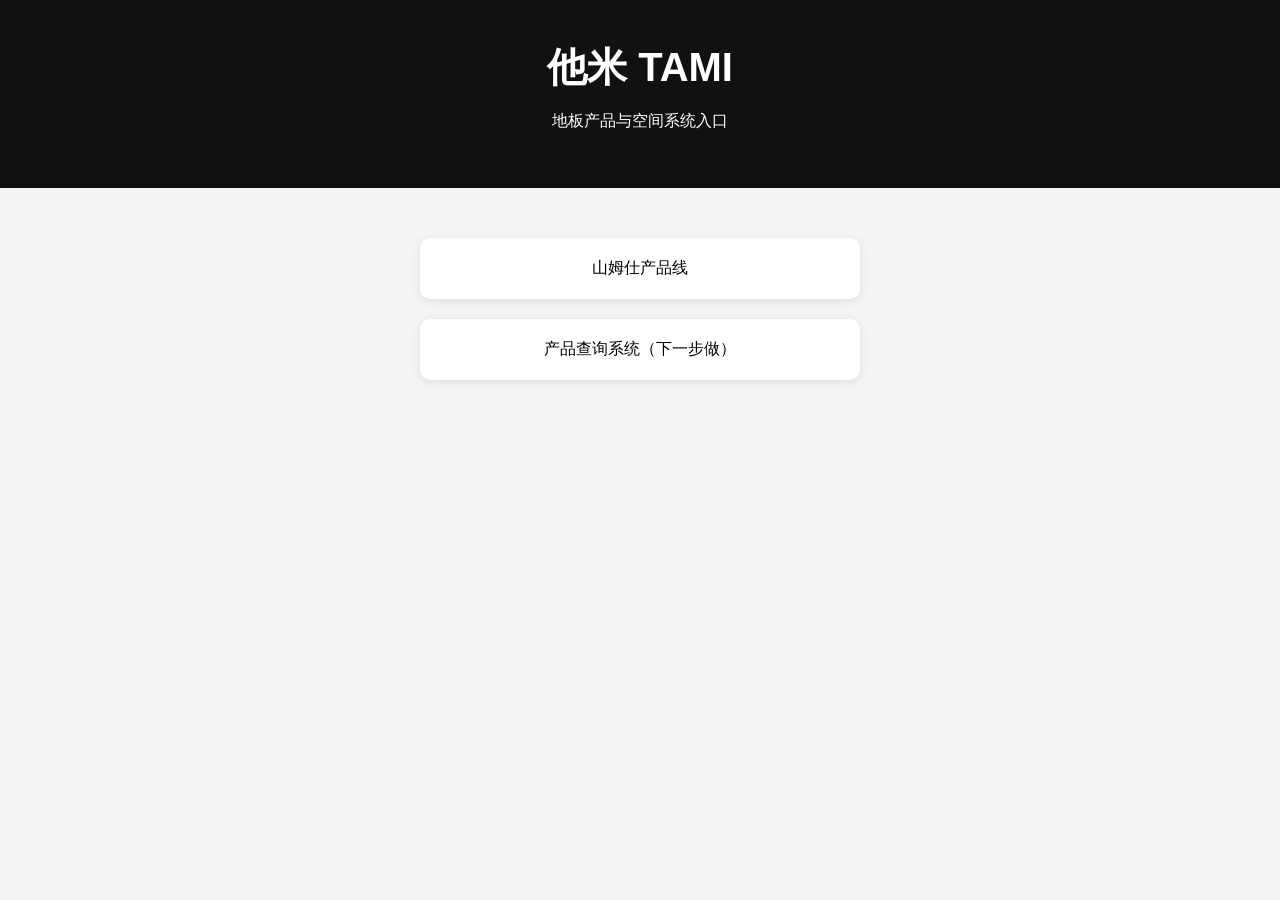
==== index.html @ 0fc79106 "Create index.html" ====
<!DOCTYPE html>
<html lang="zh">
<head>
<meta charset="UTF-8">
<title>他米 TAMI</title>
<meta name="viewport" content="width=device-width, initial-scale=1.0">

<style>
body{
  font-family: Arial;
  margin:0;
  background:#f5f5f5;
  text-align:center;
}

header{
  background:#111;
  color:#fff;
  padding:40px 20px;
}

h1{
  margin:0;
  font-size:40px;
}

.container{
  padding:30px;
}

.card{
  background:white;
  margin:20px auto;
  padding:20px;
  width:80%;
  max-width:400px;
  border-radius:10px;
  box-shadow:0 2px 10px rgba(0,0,0,0.1);
  cursor:pointer;
}

.card:hover{
  transform:scale(1.02);
  transition:0.3s;
}
</style>

</head>

<body>

<header>
  <h1>他米 TAMI</h1>
  <p>地板产品与空间系统入口</p>
</header>

<div class="container">

  <div class="card" onclick="location.href='shams.html'">
    山姆仕产品线
  </div>

  <div class="card" onclick="location.href='products.html'">
    产品查询系统（下一步做）
  </div>

</div>

</body>
</html>
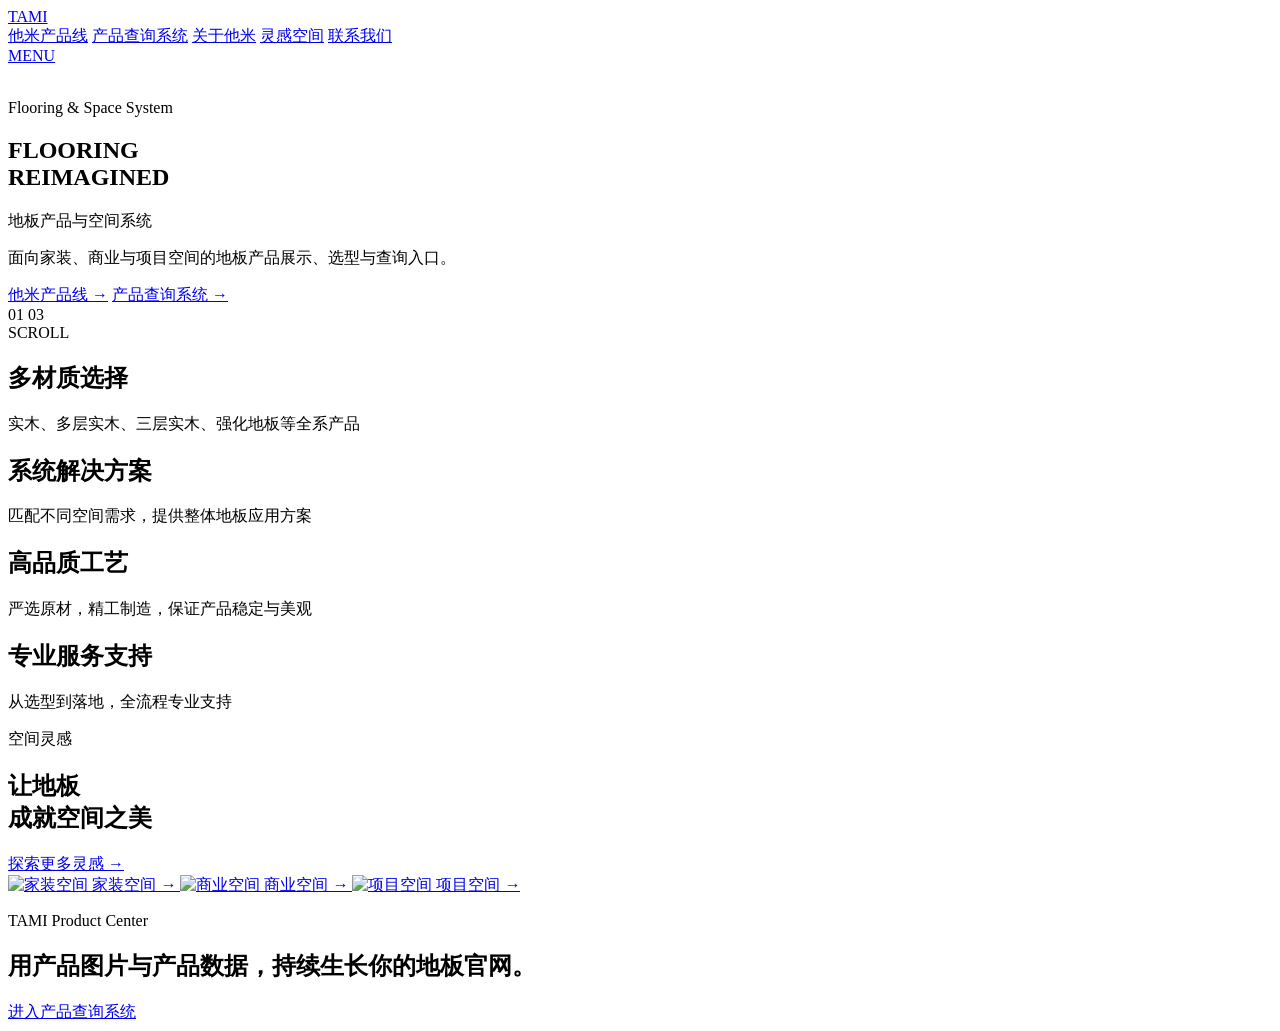
==== commit 5052765c: "Add files via upload Update TAMI website system" ====
--- a/index.html
+++ b/index.html
@@ -1,70 +1,119 @@
-<!DOCTYPE html>
-<html lang="zh">
-<head>
-<meta charset="UTF-8">
-<title>他米 TAMI</title>
-<meta name="viewport" content="width=device-width, initial-scale=1.0">
+<!doctype html>
+<html lang="zh-CN">
+  <head>
+    <meta charset="utf-8">
+    <meta name="viewport" content="width=device-width, initial-scale=1">
+    <meta name="description" content="他米 TAMI 地板产品与空间系统入口">
+    <title>他米 TAMI | 地板产品与空间系统入口</title>
+    <link rel="stylesheet" href="assets/css/style.css">
+  </head>
+  <body class="home-page">
+    <header class="site-header home-header">
+      <a class="brand-mark brand-mark-with-logo" href="index.html" aria-label="他米 TAMI 首页">
+        <img class="brand-logo-img" src="assets/images/logo.png" alt="" onerror="this.hidden=true">
+        <span>TAMI</span>
+      </a>
+      <nav class="site-nav home-nav" aria-label="主导航">
+        <a href="tami.html">他米产品线</a>
+        <a href="search.html">产品查询系统</a>
+        <a href="#about">关于他米</a>
+        <a href="#inspiration">灵感空间</a>
+        <a href="#contact">联系我们</a>
+      </nav>
+      <a class="menu-link" href="search.html" aria-label="打开产品查询">
+        <span>MENU</span>
+        <i aria-hidden="true"></i>
+      </a>
+    </header>
 
-<style>
-body{
-  font-family: Arial;
-  margin:0;
-  background:#f5f5f5;
-  text-align:center;
-}
+    <main class="home-main">
+      <section class="home-hero" aria-label="他米地板官网入口">
+        <img class="home-hero-bg" src="assets/images/home-hero.jpg" alt="" onerror="this.onerror=null;this.src='assets/images/H01001.jpg'">
+        <div class="home-hero-shade" aria-hidden="true"></div>
 
-header{
-  background:#111;
-  color:#fff;
-  padding:40px 20px;
-}
+        <div class="home-hero-content">
+          <p class="hero-kicker">Flooring & Space System</p>
+          <h1>FLOORING<br>REIMAGINED</h1>
+          <p class="hero-title-cn">地板产品与空间系统</p>
+          <p class="hero-copy">面向家装、商业与项目空间的地板产品展示、选型与查询入口。</p>
+          <div class="hero-actions hero-actions-luxury" aria-label="站点入口">
+            <a class="button button-primary button-glass" href="tami.html">他米产品线 <span aria-hidden="true">→</span></a>
+            <a class="button button-secondary button-text" href="search.html">产品查询系统 <span aria-hidden="true">→</span></a>
+          </div>
+        </div>
 
-h1{
-  margin:0;
-  font-size:40px;
-}
+        <div class="hero-index" aria-hidden="true">
+          <span>01</span>
+          <i></i>
+          <span>03</span>
+        </div>
 
-.container{
-  padding:30px;
-}
+        <div class="hero-scroll" aria-hidden="true">
+          <span>SCROLL</span>
+          <i></i>
+        </div>
+      </section>
 
-.card{
-  background:white;
-  margin:20px auto;
-  padding:20px;
-  width:80%;
-  max-width:400px;
-  border-radius:10px;
-  box-shadow:0 2px 10px rgba(0,0,0,0.1);
-  cursor:pointer;
-}
+      <section id="about" class="home-benefits" aria-label="他米优势">
+        <div class="benefit-inner">
+          <article>
+            <span class="benefit-icon icon-material" aria-hidden="true"></span>
+            <div>
+              <h2>多材质选择</h2>
+              <p>实木、多层实木、三层实木、强化地板等全系产品</p>
+            </div>
+          </article>
+          <article>
+            <span class="benefit-icon icon-system" aria-hidden="true"></span>
+            <div>
+              <h2>系统解决方案</h2>
+              <p>匹配不同空间需求，提供整体地板应用方案</p>
+            </div>
+          </article>
+          <article>
+            <span class="benefit-icon icon-craft" aria-hidden="true"></span>
+            <div>
+              <h2>高品质工艺</h2>
+              <p>严选原材，精工制造，保证产品稳定与美观</p>
+            </div>
+          </article>
+          <article>
+            <span class="benefit-icon icon-service" aria-hidden="true"></span>
+            <div>
+              <h2>专业服务支持</h2>
+              <p>从选型到落地，全流程专业支持</p>
+            </div>
+          </article>
+        </div>
+      </section>
 
-.card:hover{
-  transform:scale(1.02);
-  transition:0.3s;
-}
-</style>
+      <section id="inspiration" class="space-inspiration" aria-label="空间灵感">
+        <div class="space-heading">
+          <p class="eyebrow">空间灵感</p>
+          <h2>让地板<br>成就空间之美</h2>
+          <a class="text-link" href="search.html">探索更多灵感 <span aria-hidden="true">→</span></a>
+        </div>
+        <div class="space-card-grid">
+          <a class="space-card" href="search.html">
+            <img src="assets/images/space-home.jpg" alt="家装空间" onerror="this.onerror=null;this.src='assets/images/H01001.jpg'">
+            <span>家装空间 <i aria-hidden="true">→</i></span>
+          </a>
+          <a class="space-card" href="search.html">
+            <img src="assets/images/space-commercial.jpg" alt="商业空间" onerror="this.onerror=null;this.src='assets/images/H01001.jpg'">
+            <span>商业空间 <i aria-hidden="true">→</i></span>
+          </a>
+          <a class="space-card" href="search.html">
+            <img src="assets/images/space-project.jpg" alt="项目空间" onerror="this.onerror=null;this.src='assets/images/H01001.jpg'">
+            <span>项目空间 <i aria-hidden="true">→</i></span>
+          </a>
+        </div>
+      </section>
 
-</head>
-
-<body>
-
-<header>
-  <h1>他米 TAMI</h1>
-  <p>地板产品与空间系统入口</p>
-</header>
-
-<div class="container">
-
-  <div class="card" onclick="location.href='shams.html'">
-    山姆仕产品线
-  </div>
-
-  <div class="card" onclick="location.href='products.html'">
-    产品查询系统（下一步做）
-  </div>
-
-</div>
-
-</body>
+      <section id="contact" class="home-contact" aria-label="联系他米">
+        <p class="eyebrow">TAMI Product Center</p>
+        <h2>用产品图片与产品数据，持续生长你的地板官网。</h2>
+        <a class="button button-primary" href="search.html">进入产品查询系统</a>
+      </section>
+    </main>
+  </body>
 </html>
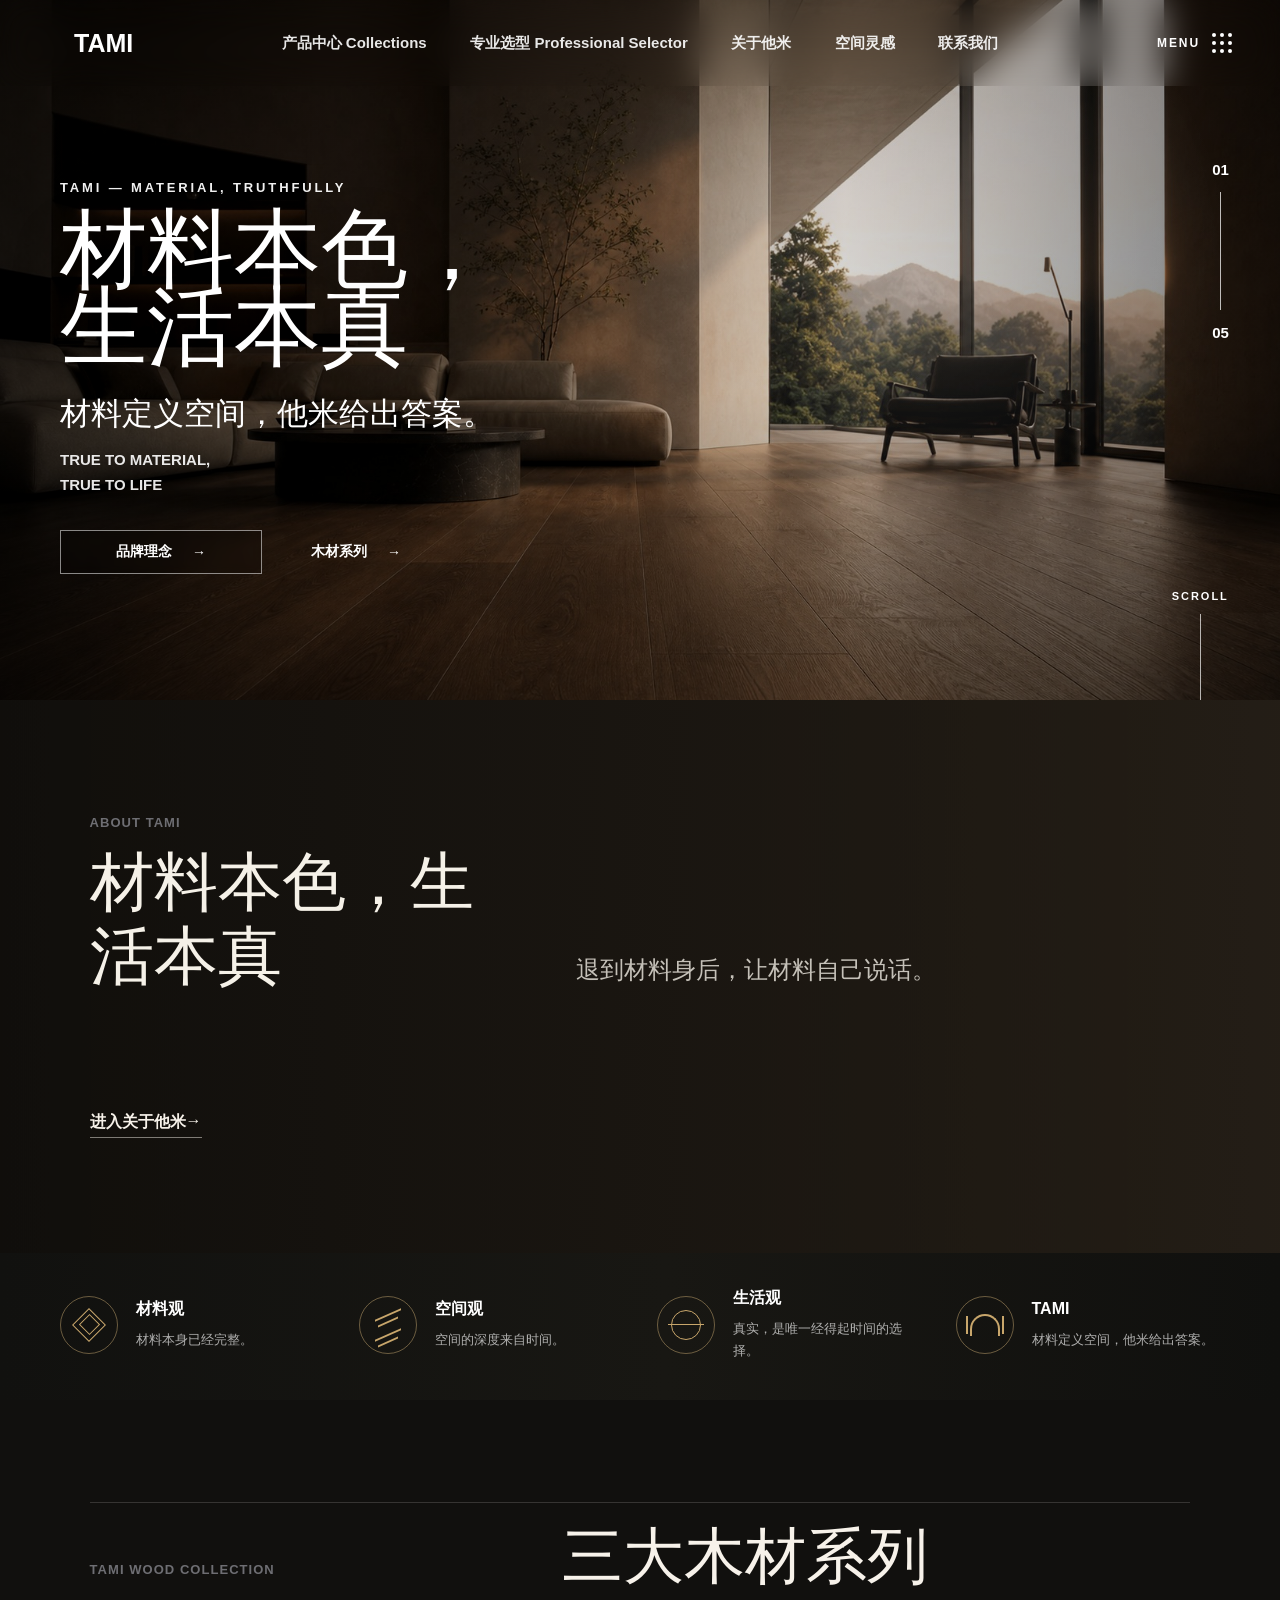
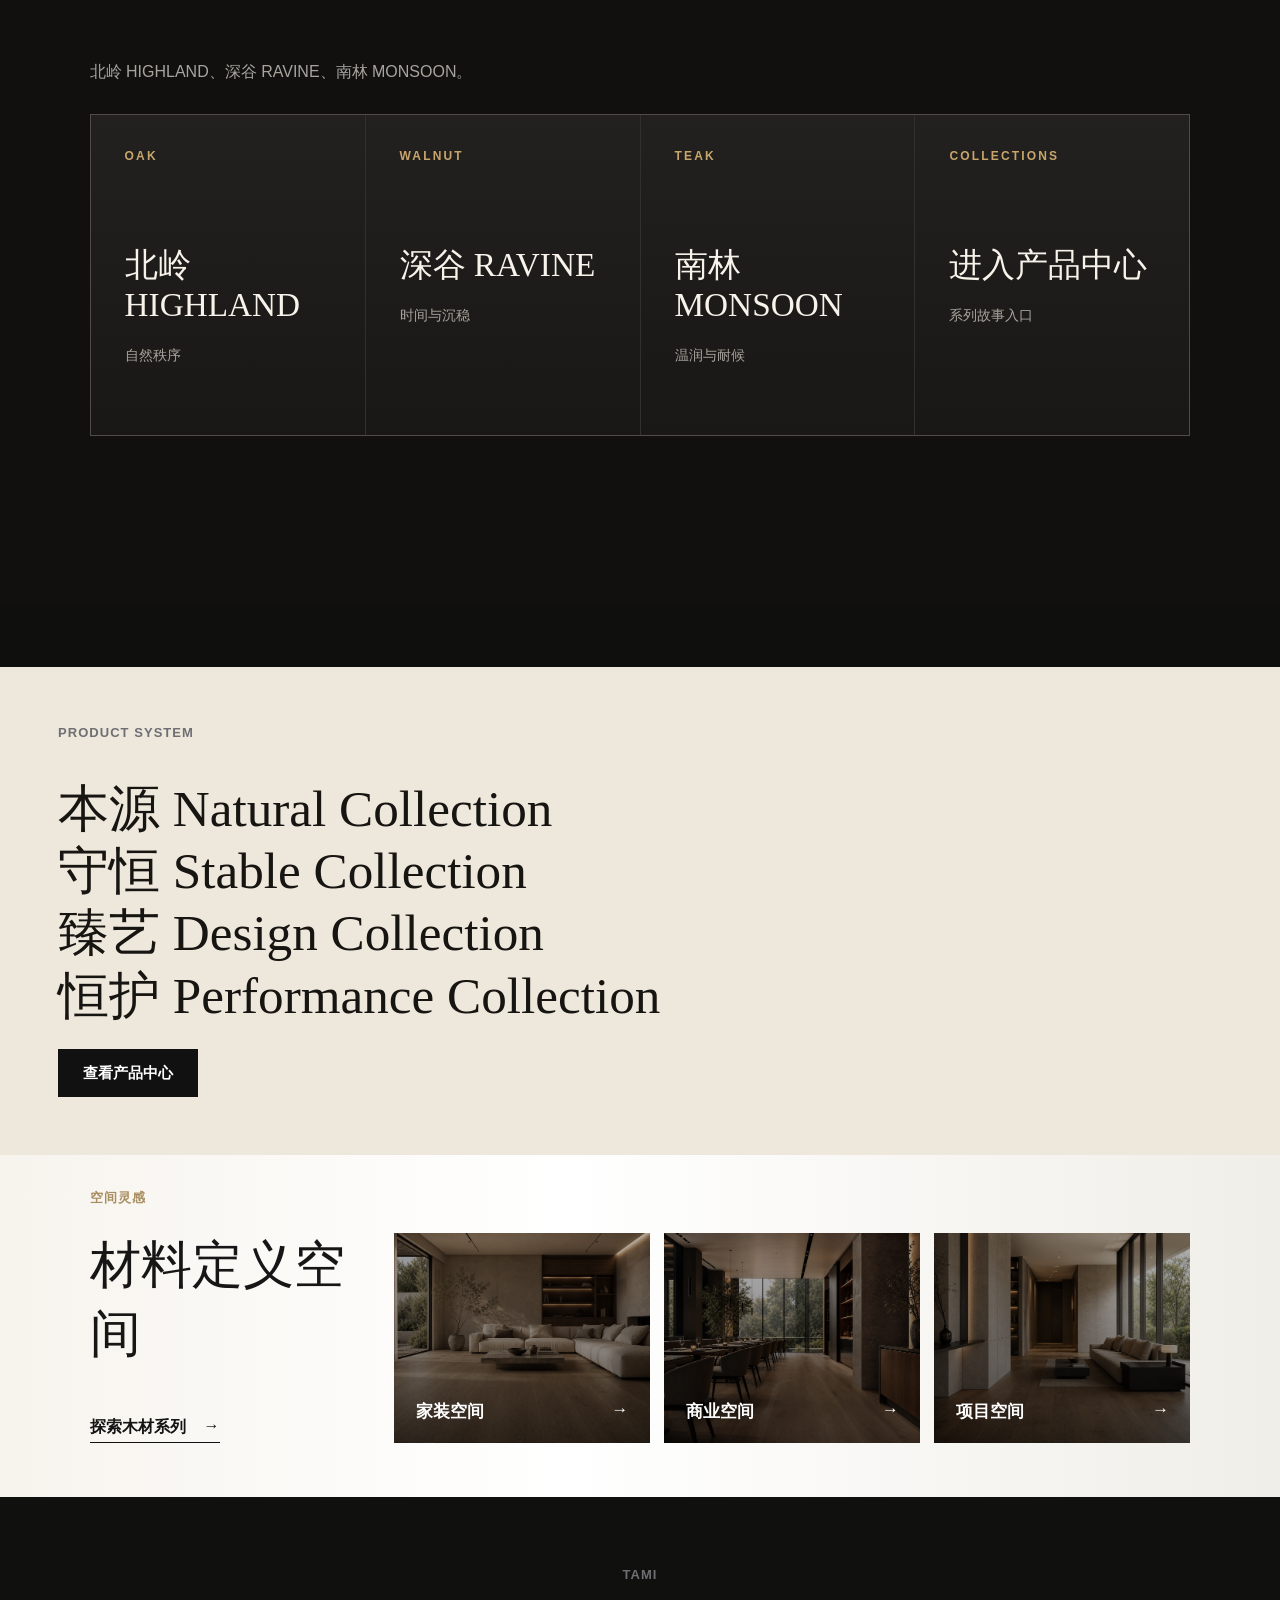
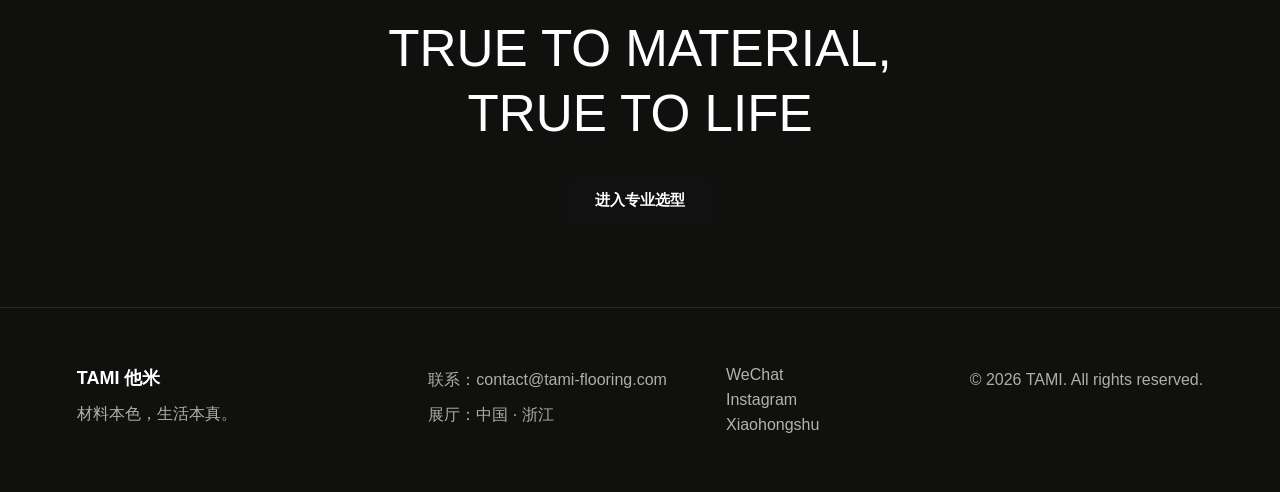
==== commit 97fabe11: "TAMI V1.0 brand content integration" ====
--- a/index.html
+++ b/index.html
@@ -3,8 +3,8 @@
   <head>
     <meta charset="utf-8">
     <meta name="viewport" content="width=device-width, initial-scale=1">
-    <meta name="description" content="他米 TAMI 地板产品与空间系统入口">
-    <title>他米 TAMI | 地板产品与空间系统入口</title>
+    <meta name="description" content="TAMI 他米国际木材材料品牌官网，材料本色，生活本真。">
+    <title>TAMI 他米 | 材料本色，生活本真</title>
     <link rel="stylesheet" href="assets/css/style.css">
   </head>
   <body class="home-page">
@@ -14,38 +14,38 @@
         <span>TAMI</span>
       </a>
       <nav class="site-nav home-nav" aria-label="主导航">
-        <a href="tami.html">他米产品线</a>
-        <a href="search.html">产品查询系统</a>
-        <a href="#about">关于他米</a>
-        <a href="#inspiration">灵感空间</a>
+        <a href="products.html">产品中心 Collections</a>
+        <a href="search.html">专业选型 Professional Selector</a>
+        <a href="tami.html">关于他米</a>
+        <a href="#inspiration">空间灵感</a>
         <a href="#contact">联系我们</a>
       </nav>
-      <a class="menu-link" href="search.html" aria-label="打开产品查询">
+      <a class="menu-link" href="products.html" aria-label="打开产品中心">
         <span>MENU</span>
         <i aria-hidden="true"></i>
       </a>
     </header>
 
     <main class="home-main">
-      <section class="home-hero" aria-label="他米地板官网入口">
-        <img class="home-hero-bg" src="assets/images/home-hero.jpg" alt="" onerror="this.onerror=null;this.src='assets/images/H01001.jpg'">
+      <section class="home-hero" aria-label="TAMI 他米品牌入口">
+        <img class="home-hero-bg" src="assets/images/home-hero.jpg" alt="" onerror="this.onerror=function(){this.onerror=function(){this.hidden=true};this.src='H01001.jpg'};this.src='assets/images/H1001.jpg'">
         <div class="home-hero-shade" aria-hidden="true"></div>
 
         <div class="home-hero-content">
-          <p class="hero-kicker">Flooring & Space System</p>
-          <h1>FLOORING<br>REIMAGINED</h1>
-          <p class="hero-title-cn">地板产品与空间系统</p>
-          <p class="hero-copy">面向家装、商业与项目空间的地板产品展示、选型与查询入口。</p>
+          <p class="hero-kicker">TAMI — MATERIAL, TRUTHFULLY</p>
+          <h1>材料本色，<br>生活本真</h1>
+          <p class="hero-title-cn">材料定义空间，他米给出答案。</p>
+          <p class="hero-copy">TRUE TO MATERIAL,<br>TRUE TO LIFE</p>
           <div class="hero-actions hero-actions-luxury" aria-label="站点入口">
-            <a class="button button-primary button-glass" href="tami.html">他米产品线 <span aria-hidden="true">→</span></a>
-            <a class="button button-secondary button-text" href="search.html">产品查询系统 <span aria-hidden="true">→</span></a>
+            <a class="button button-primary button-glass" href="tami.html">品牌理念 <span aria-hidden="true">→</span></a>
+            <a class="button button-secondary button-text" href="products.html">木材系列 <span aria-hidden="true">→</span></a>
           </div>
         </div>
 
         <div class="hero-index" aria-hidden="true">
           <span>01</span>
           <i></i>
-          <span>03</span>
+          <span>05</span>
         </div>
 
         <div class="hero-scroll" aria-hidden="true">
@@ -54,66 +54,112 @@
         </div>
       </section>
 
-      <section id="about" class="home-benefits" aria-label="他米优势">
+      <section id="about" class="brand-belief" aria-label="品牌理念入口">
+        <div>
+          <p class="eyebrow">About TAMI</p>
+          <h2>材料本色，生活本真</h2>
+        </div>
+        <p>退到材料身后，让材料自己说话。</p>
+        <a class="text-link detail-back-link" href="tami.html">进入关于他米 <span aria-hidden="true">→</span></a>
+      </section>
+
+      <section class="home-benefits" aria-label="品牌哲学">
         <div class="benefit-inner">
           <article>
             <span class="benefit-icon icon-material" aria-hidden="true"></span>
             <div>
-              <h2>多材质选择</h2>
-              <p>实木、多层实木、三层实木、强化地板等全系产品</p>
+              <h2>材料观</h2>
+              <p>材料本身已经完整。</p>
             </div>
           </article>
           <article>
             <span class="benefit-icon icon-system" aria-hidden="true"></span>
             <div>
-              <h2>系统解决方案</h2>
-              <p>匹配不同空间需求，提供整体地板应用方案</p>
+              <h2>空间观</h2>
+              <p>空间的深度来自时间。</p>
             </div>
           </article>
           <article>
             <span class="benefit-icon icon-craft" aria-hidden="true"></span>
             <div>
-              <h2>高品质工艺</h2>
-              <p>严选原材，精工制造，保证产品稳定与美观</p>
+              <h2>生活观</h2>
+              <p>真实，是唯一经得起时间的选择。</p>
             </div>
           </article>
           <article>
             <span class="benefit-icon icon-service" aria-hidden="true"></span>
             <div>
-              <h2>专业服务支持</h2>
-              <p>从选型到落地，全流程专业支持</p>
+              <h2>TAMI</h2>
+              <p>材料定义空间，他米给出答案。</p>
             </div>
           </article>
         </div>
       </section>
 
+      <section class="collection-stage home-collections" aria-label="三大木材系列入口">
+        <div class="section-heading-dark">
+          <p class="eyebrow">TAMI WOOD COLLECTION</p>
+          <h2>三大木材系列</h2>
+          <p>北岭 HIGHLAND、深谷 RAVINE、南林 MONSOON。</p>
+        </div>
+        <div class="collection-overview collection-overview-large">
+          <a href="product-detail.html?id=TAMI-OAK-001"><span>Oak</span><h2>北岭 HIGHLAND</h2><p>自然秩序</p></a>
+          <a href="product-detail.html?id=TAMI-WALNUT-001"><span>Walnut</span><h2>深谷 RAVINE</h2><p>时间与沉稳</p></a>
+          <a href="product-detail.html?id=TAMI-TEAK-001"><span>Teak</span><h2>南林 MONSOON</h2><p>温润与耐候</p></a>
+          <a href="products.html"><span>Collections</span><h2>进入产品中心</h2><p>系列故事入口</p></a>
+        </div>
+      </section>
+
+      <section class="brand-cta-panel" aria-label="产品体系入口">
+        <p class="eyebrow">Product System</p>
+        <h2>本源 Natural Collection<br>守恒 Stable Collection<br>臻艺 Design Collection<br>恒护 Performance Collection</h2>
+        <a class="button button-primary" href="products.html">查看产品中心</a>
+      </section>
+
       <section id="inspiration" class="space-inspiration" aria-label="空间灵感">
         <div class="space-heading">
           <p class="eyebrow">空间灵感</p>
-          <h2>让地板<br>成就空间之美</h2>
-          <a class="text-link" href="search.html">探索更多灵感 <span aria-hidden="true">→</span></a>
+          <h2>材料定义空间</h2>
+          <a class="text-link" href="products.html">探索木材系列 <span aria-hidden="true">→</span></a>
         </div>
         <div class="space-card-grid">
           <a class="space-card" href="search.html">
-            <img src="assets/images/space-home.jpg" alt="家装空间" onerror="this.onerror=null;this.src='assets/images/H01001.jpg'">
+            <img src="assets/images/space-home.jpg" alt="家装空间" onerror="this.onerror=function(){this.onerror=function(){this.hidden=true};this.src='H01001.jpg'};this.src='assets/images/H1001.jpg'">
             <span>家装空间 <i aria-hidden="true">→</i></span>
           </a>
           <a class="space-card" href="search.html">
-            <img src="assets/images/space-commercial.jpg" alt="商业空间" onerror="this.onerror=null;this.src='assets/images/H01001.jpg'">
+            <img src="assets/images/space-commercial.jpg" alt="商业空间" onerror="this.onerror=function(){this.onerror=function(){this.hidden=true};this.src='H01001.jpg'};this.src='assets/images/H1001.jpg'">
             <span>商业空间 <i aria-hidden="true">→</i></span>
           </a>
           <a class="space-card" href="search.html">
-            <img src="assets/images/space-project.jpg" alt="项目空间" onerror="this.onerror=null;this.src='assets/images/H01001.jpg'">
+            <img src="assets/images/space-project.jpg" alt="项目空间" onerror="this.onerror=function(){this.onerror=function(){this.hidden=true};this.src='H01001.jpg'};this.src='assets/images/H1001.jpg'">
             <span>项目空间 <i aria-hidden="true">→</i></span>
           </a>
         </div>
       </section>
 
       <section id="contact" class="home-contact" aria-label="联系他米">
-        <p class="eyebrow">TAMI Product Center</p>
-        <h2>用产品图片与产品数据，持续生长你的地板官网。</h2>
-        <a class="button button-primary" href="search.html">进入产品查询系统</a>
+        <p class="eyebrow">TAMI</p>
+        <h2>TRUE TO MATERIAL,<br>TRUE TO LIFE</h2>
+        <a class="button button-primary" href="search.html">进入专业选型</a>
       </section>
     </main>
+
+    <footer class="site-footer">
+      <div>
+        <strong>TAMI 他米</strong>
+        <p>材料本色，生活本真。</p>
+      </div>
+      <address>
+        <span>联系：contact@tami-flooring.com</span>
+        <span>展厅：中国 · 浙江</span>
+      </address>
+      <nav aria-label="社交入口">
+        <a href="#contact">WeChat</a>
+        <a href="#contact">Instagram</a>
+        <a href="#contact">Xiaohongshu</a>
+      </nav>
+      <p>© 2026 TAMI. All rights reserved.</p>
+    </footer>
   </body>
 </html>
--- a/assets/css/style.css
+++ b/assets/css/style.css
@@ -0,0 +1,1933 @@
+:root {
+  color-scheme: light;
+  --bg: #f7f7f5;
+  --surface: #ffffff;
+  --surface-soft: #ededeb;
+  --text: #111111;
+  --muted: #6e6e73;
+  --line: #dededb;
+  --shadow: 0 18px 50px rgba(0, 0, 0, 0.08);
+  --shadow-soft: 0 10px 26px rgba(0, 0, 0, 0.06);
+  --radius: 8px;
+  --max-width: 1160px;
+  font-family: -apple-system, BlinkMacSystemFont, "Segoe UI", "PingFang SC", "Microsoft YaHei", sans-serif;
+}
+
+* {
+  box-sizing: border-box;
+}
+
+html {
+  min-height: 100%;
+}
+
+body {
+  min-height: 100vh;
+  margin: 0;
+  overflow-x: hidden;
+  color: var(--text);
+  background: var(--bg);
+}
+
+body.modal-open {
+  overflow: hidden;
+}
+
+a {
+  color: inherit;
+  text-decoration: none;
+}
+
+button,
+input,
+select {
+  font: inherit;
+}
+
+img {
+  display: block;
+  max-width: 100%;
+}
+
+.site-header {
+  position: sticky;
+  top: 0;
+  z-index: 20;
+  display: flex;
+  align-items: center;
+  justify-content: space-between;
+  width: 100%;
+  min-height: 72px;
+  padding: 0 clamp(20px, 5vw, 64px);
+  border-bottom: 1px solid rgba(222, 222, 219, 0.72);
+  background: rgba(247, 247, 245, 0.88);
+  backdrop-filter: blur(18px);
+}
+
+.brand-mark {
+  font-size: 18px;
+  font-weight: 700;
+  letter-spacing: 0;
+}
+
+.brand-mark-with-logo {
+  display: inline-flex;
+  align-items: center;
+  gap: 10px;
+}
+
+.brand-logo-img {
+  width: auto;
+  height: 30px;
+  object-fit: contain;
+}
+
+.site-nav {
+  display: flex;
+  align-items: center;
+  gap: clamp(18px, 3vw, 34px);
+  color: var(--muted);
+  font-size: 14px;
+}
+
+.site-nav a {
+  transition: color 160ms ease;
+}
+
+.site-nav a:hover {
+  color: var(--text);
+}
+
+.home-page {
+  background:
+    radial-gradient(circle at 50% 18%, rgba(255, 255, 255, 0.96) 0%, rgba(255, 255, 255, 0) 34%),
+    linear-gradient(90deg, rgba(17, 17, 17, 0.025) 1px, transparent 1px),
+    linear-gradient(180deg, rgba(17, 17, 17, 0.025) 1px, transparent 1px),
+    linear-gradient(180deg, #ffffff 0%, #f6f6f3 48%, #ececea 100%);
+  background-size: auto, 80px 80px, 80px 80px, auto;
+}
+
+.home-main {
+  min-height: calc(100vh - 72px);
+  display: grid;
+  gap: 28px;
+  justify-items: center;
+  padding: 72px 20px 88px;
+}
+
+.hero {
+  position: relative;
+  width: min(100%, 980px);
+  text-align: center;
+}
+
+.hero::before {
+  content: "";
+  position: absolute;
+  inset: -64px 50% auto;
+  width: min(720px, 84vw);
+  height: min(720px, 84vw);
+  transform: translateX(-50%);
+  border: 1px solid rgba(17, 17, 17, 0.06);
+  border-radius: 50%;
+  pointer-events: none;
+}
+
+.hero-logo {
+  position: relative;
+  z-index: 1;
+  display: inline-flex;
+  align-items: center;
+  gap: 12px;
+  min-height: 54px;
+  margin-bottom: 30px;
+  padding: 8px 18px 8px 8px;
+  border: 1px solid rgba(17, 17, 17, 0.09);
+  border-radius: 999px;
+  background: rgba(255, 255, 255, 0.74);
+  box-shadow: 0 18px 60px rgba(0, 0, 0, 0.07);
+  backdrop-filter: blur(18px);
+  color: #111111;
+  font-size: 15px;
+  font-weight: 700;
+}
+
+.hero-logo-image {
+  width: auto;
+  max-width: 92px;
+  height: 38px;
+  object-fit: contain;
+}
+
+.eyebrow {
+  margin: 0 0 16px;
+  color: var(--muted);
+  font-size: 13px;
+  font-weight: 600;
+  letter-spacing: 0.08em;
+  text-transform: uppercase;
+}
+
+.hero h1,
+.page-intro h1 {
+  position: relative;
+  z-index: 1;
+  margin: 0;
+  font-size: clamp(46px, 8vw, 96px);
+  line-height: 1.03;
+  letter-spacing: 0;
+}
+
+.hero-subtitle {
+  position: relative;
+  z-index: 1;
+  max-width: 620px;
+  margin: 24px auto 0;
+  color: #333333;
+  font-size: clamp(20px, 3vw, 32px);
+  line-height: 1.45;
+}
+
+.hero-actions {
+  position: relative;
+  z-index: 1;
+  display: flex;
+  justify-content: center;
+  gap: 14px;
+  margin-top: 42px;
+  flex-wrap: wrap;
+}
+
+.hero-note {
+  position: relative;
+  z-index: 1;
+  display: flex;
+  justify-content: center;
+  gap: 10px;
+  margin-top: 46px;
+  color: var(--muted);
+  font-size: 12px;
+  font-weight: 600;
+}
+
+.hero-note span {
+  padding: 8px 12px;
+  border: 1px solid rgba(17, 17, 17, 0.08);
+  border-radius: 999px;
+  background: rgba(255, 255, 255, 0.54);
+}
+
+.home-section {
+  width: min(100%, var(--max-width));
+  margin-top: clamp(32px, 7vw, 76px);
+}
+
+.section-heading {
+  max-width: 760px;
+  margin-bottom: 22px;
+}
+
+.section-heading h2,
+.material-copy h2 {
+  margin: 0;
+  font-size: clamp(28px, 4.5vw, 54px);
+  line-height: 1.16;
+}
+
+.section-heading p:not(.eyebrow),
+.material-copy p {
+  margin: 16px 0 0;
+  color: var(--muted);
+  font-size: 17px;
+  line-height: 1.75;
+}
+
+.feature-grid {
+  display: grid;
+  grid-template-columns: repeat(4, minmax(0, 1fr));
+  gap: 16px;
+}
+
+.feature-card {
+  min-height: 250px;
+  padding: 22px;
+  border: 1px solid rgba(222, 222, 219, 0.9);
+  border-radius: var(--radius);
+  background:
+    linear-gradient(180deg, rgba(255, 255, 255, 0.92), rgba(250, 250, 248, 0.78)),
+    var(--surface);
+  box-shadow: var(--shadow-soft);
+}
+
+.feature-card span {
+  display: grid;
+  place-items: center;
+  width: 44px;
+  height: 44px;
+  margin-bottom: 48px;
+  border-radius: 50%;
+  color: #ffffff;
+  background: #111111;
+  font-weight: 800;
+}
+
+.feature-card h3 {
+  margin: 0;
+  font-size: 22px;
+  line-height: 1.28;
+}
+
+.feature-card p {
+  margin: 12px 0 0;
+  color: var(--muted);
+  font-size: 15px;
+  line-height: 1.7;
+}
+
+.material-section {
+  display: grid;
+  grid-template-columns: minmax(0, 1.05fr) minmax(320px, 0.95fr);
+  gap: 26px;
+  align-items: stretch;
+}
+
+.material-visual {
+  display: grid;
+  grid-template-columns: repeat(2, minmax(0, 1fr));
+  gap: 10px;
+  min-height: 360px;
+  padding: 10px;
+  border-radius: var(--radius);
+  background: #111111;
+  box-shadow: var(--shadow);
+}
+
+.material-visual span {
+  display: flex;
+  align-items: end;
+  min-height: 160px;
+  padding: 16px;
+  border-radius: 6px;
+  color: rgba(255, 255, 255, 0.82);
+  font-size: 14px;
+  font-weight: 700;
+}
+
+.material-visual span:nth-child(1) {
+  background: linear-gradient(135deg, #d9c6a5, #f1e6d2 46%, #b99463);
+}
+
+.material-visual span:nth-child(2) {
+  background: linear-gradient(135deg, #4a2c1e, #8b5e3c 48%, #2a1710);
+}
+
+.material-visual span:nth-child(3) {
+  background: linear-gradient(135deg, #b9834a, #d1a260 52%, #77502b);
+}
+
+.material-visual span:nth-child(4) {
+  background: linear-gradient(135deg, #e4d6bd, #f6eddc 48%, #c8b18d);
+}
+
+.material-copy {
+  display: grid;
+  align-content: center;
+  padding: clamp(26px, 5vw, 46px);
+  border: 1px solid rgba(222, 222, 219, 0.9);
+  border-radius: var(--radius);
+  background: rgba(255, 255, 255, 0.72);
+  box-shadow: var(--shadow-soft);
+}
+
+.text-link {
+  display: inline-flex;
+  width: fit-content;
+  margin-top: 28px;
+  padding-bottom: 4px;
+  border-bottom: 1px solid #111111;
+  font-weight: 700;
+}
+
+.home-page {
+  color: #ffffff;
+  background: #0f0f0d;
+}
+
+.home-page .home-header {
+  position: fixed;
+  inset: 0 0 auto;
+  min-height: 86px;
+  border-bottom: 0;
+  background: transparent;
+  color: #ffffff;
+}
+
+.home-page .brand-mark {
+  font-size: 25px;
+  font-weight: 800;
+}
+
+.home-page .brand-logo-img {
+  filter: brightness(0) invert(1);
+}
+
+.home-page .home-nav {
+  position: absolute;
+  left: 50%;
+  transform: translateX(-50%);
+  gap: clamp(28px, 3.4vw, 52px);
+  color: rgba(255, 255, 255, 0.9);
+  font-size: 15px;
+  font-weight: 600;
+  white-space: nowrap;
+}
+
+.home-page .home-nav a:hover {
+  color: #ffffff;
+}
+
+.menu-link {
+  display: inline-flex;
+  align-items: center;
+  gap: 12px;
+  color: #ffffff;
+  font-size: 12px;
+  font-weight: 800;
+  letter-spacing: 0.16em;
+}
+
+.menu-link i,
+.menu-link i::before,
+.menu-link i::after {
+  width: 4px;
+  height: 4px;
+  border-radius: 50%;
+  background: currentColor;
+  box-shadow: 8px 0 0 currentColor, 16px 0 0 currentColor;
+}
+
+.menu-link i {
+  position: relative;
+  display: inline-block;
+}
+
+.menu-link i::before,
+.menu-link i::after {
+  content: "";
+  position: absolute;
+  left: 0;
+}
+
+.menu-link i::before {
+  top: -8px;
+}
+
+.menu-link i::after {
+  top: 8px;
+}
+
+.home-page .home-main {
+  display: block;
+  min-height: 100vh;
+  padding: 0;
+}
+
+.home-hero {
+  position: relative;
+  width: 100%;
+  min-height: 700px;
+  height: 74vh;
+  overflow: hidden;
+  background:
+    linear-gradient(90deg, rgba(25, 18, 10, 0.66), rgba(64, 47, 31, 0.18) 46%, rgba(18, 15, 12, 0.58)),
+    linear-gradient(135deg, rgba(255, 255, 255, 0.08) 0 12%, transparent 12% 50%, rgba(0, 0, 0, 0.12) 50% 62%, transparent 62%),
+    url("../images/H1001.jpg"),
+    url("../../H01001.jpg"),
+    linear-gradient(135deg, #7c6549, #d5bd98 45%, #4a3626);
+  background-size: auto, 180px 180px, cover, cover, auto;
+  background-position: center;
+}
+
+.home-hero-bg {
+  position: absolute;
+  inset: 0;
+  width: 100%;
+  height: 100%;
+  object-fit: cover;
+  transform: scale(1.02);
+  filter: saturate(0.92) contrast(1.02) brightness(0.98);
+}
+
+.home-hero-shade {
+  position: absolute;
+  inset: 0;
+  background:
+    radial-gradient(circle at 72% 36%, rgba(255, 255, 255, 0.14), transparent 30%),
+    linear-gradient(90deg, rgba(0, 0, 0, 0.58) 0%, rgba(0, 0, 0, 0.34) 36%, rgba(0, 0, 0, 0.08) 66%, rgba(0, 0, 0, 0.48) 100%),
+    linear-gradient(180deg, rgba(0, 0, 0, 0.14) 0%, rgba(0, 0, 0, 0.08) 56%, rgba(0, 0, 0, 0.4) 100%);
+}
+
+.home-hero-content {
+  position: relative;
+  z-index: 1;
+  display: grid;
+  align-content: start;
+  width: min(100% - 56px, var(--max-width));
+  min-height: 100%;
+  margin: 0 auto;
+  padding-top: clamp(170px, 20vh, 210px);
+}
+
+.hero-kicker {
+  margin: 0 0 16px;
+  color: rgba(255, 255, 255, 0.94);
+  font-size: 13px;
+  font-weight: 800;
+  letter-spacing: 0.22em;
+  text-transform: uppercase;
+}
+
+.home-hero h1 {
+  margin: 0;
+  max-width: 100%;
+  color: #ffffff;
+  font-family: Georgia, "Times New Roman", "Songti SC", serif;
+  font-size: clamp(54px, 6.8vw, 92px);
+  font-weight: 400;
+  line-height: 0.9;
+  letter-spacing: 0;
+  text-shadow: 0 24px 60px rgba(0, 0, 0, 0.28);
+}
+
+.hero-title-cn {
+  margin: 26px 0 0;
+  color: #ffffff;
+  font-size: clamp(24px, 2.4vw, 34px);
+  line-height: 1.28;
+}
+
+.hero-copy {
+  max-width: 420px;
+  margin: 14px 0 0;
+  color: rgba(255, 255, 255, 0.9);
+  font-size: 15px;
+  font-weight: 600;
+  line-height: 1.7;
+}
+
+.hero-actions-luxury {
+  justify-content: flex-start;
+  gap: 24px;
+  margin-top: 32px;
+}
+
+.hero-actions-luxury .button {
+  min-width: 202px;
+  min-height: 44px;
+  border-radius: 0;
+  gap: 20px;
+  color: #ffffff;
+  font-size: 14px;
+}
+
+.button-glass {
+  border-color: rgba(255, 255, 255, 0.52);
+  background: rgba(0, 0, 0, 0.16);
+  backdrop-filter: blur(4px);
+}
+
+.button-text {
+  min-width: auto;
+  border-color: transparent;
+  background: transparent;
+}
+
+.hero-index {
+  position: absolute;
+  right: clamp(28px, 4vw, 54px);
+  top: 23%;
+  z-index: 1;
+  display: grid;
+  justify-items: center;
+  gap: 14px;
+  color: #ffffff;
+  font-size: 15px;
+  font-weight: 800;
+}
+
+.hero-index i {
+  display: block;
+  width: 1px;
+  height: 118px;
+  background: rgba(255, 255, 255, 0.72);
+}
+
+.hero-scroll {
+  position: absolute;
+  right: clamp(28px, 4vw, 54px);
+  bottom: 0;
+  z-index: 1;
+  display: grid;
+  justify-items: center;
+  gap: 12px;
+  color: #ffffff;
+  font-size: 11px;
+  font-weight: 800;
+  letter-spacing: 0.18em;
+}
+
+.hero-scroll i {
+  display: block;
+  width: 1px;
+  height: 86px;
+  background: rgba(255, 255, 255, 0.68);
+}
+
+.home-benefits {
+  background: linear-gradient(90deg, #11110f, #181713 52%, #10100e);
+  color: #ffffff;
+}
+
+.benefit-inner {
+  display: grid;
+  grid-template-columns: repeat(4, minmax(0, 1fr));
+  gap: 34px;
+  width: min(100% - 40px, var(--max-width));
+  margin: 0 auto;
+  padding: 34px 0 38px;
+}
+
+.benefit-inner article {
+  display: grid;
+  grid-template-columns: 58px minmax(0, 1fr);
+  gap: 18px;
+  align-items: center;
+}
+
+.benefit-inner h2 {
+  margin: 0;
+  font-size: 16px;
+  line-height: 1.4;
+}
+
+.benefit-inner p {
+  margin: 8px 0 0;
+  color: rgba(255, 255, 255, 0.66);
+  font-size: 13px;
+  line-height: 1.7;
+}
+
+.benefit-icon {
+  position: relative;
+  display: grid;
+  place-items: center;
+  width: 58px;
+  height: 58px;
+  border: 1px solid rgba(203, 171, 116, 0.48);
+  border-radius: 50%;
+  color: #c8a66b;
+}
+
+.benefit-icon::before,
+.benefit-icon::after {
+  content: "";
+  position: absolute;
+  border-color: currentColor;
+}
+
+.icon-material::before {
+  width: 22px;
+  height: 22px;
+  border: 1px solid currentColor;
+  transform: rotate(45deg);
+}
+
+.icon-material::after {
+  width: 13px;
+  height: 13px;
+  border: 1px solid currentColor;
+  transform: rotate(45deg);
+}
+
+.icon-system::before {
+  width: 26px;
+  height: 18px;
+  border-top: 2px solid currentColor;
+  border-bottom: 2px solid currentColor;
+  transform: skewY(-24deg);
+}
+
+.icon-system::after {
+  width: 20px;
+  height: 18px;
+  border-top: 2px solid currentColor;
+  border-bottom: 2px solid currentColor;
+  transform: translateY(7px) skewY(-24deg);
+}
+
+.icon-craft::before {
+  width: 28px;
+  height: 28px;
+  border: 1px solid currentColor;
+  border-radius: 50%;
+}
+
+.icon-craft::after {
+  width: 36px;
+  height: 1px;
+  border-top: 1px solid currentColor;
+  box-shadow: 0 -8px 0 transparent, 0 8px 0 transparent;
+}
+
+.icon-service::before {
+  width: 26px;
+  height: 20px;
+  border: 2px solid currentColor;
+  border-bottom: 0;
+  border-radius: 16px 16px 0 0;
+}
+
+.icon-service::after {
+  width: 34px;
+  height: 18px;
+  border-left: 2px solid currentColor;
+  border-right: 2px solid currentColor;
+}
+
+.space-inspiration {
+  display: grid;
+  grid-template-columns: 260px minmax(0, 1fr);
+  gap: 44px;
+  align-items: end;
+  padding: 34px clamp(24px, 7vw, 108px) 54px;
+  color: #141414;
+  background: linear-gradient(90deg, #f7f4ee, #ffffff 44%, #f0eee8);
+}
+
+.space-heading .eyebrow {
+  color: #a88d60;
+}
+
+.space-heading h2 {
+  margin: 24px 0 0;
+  color: #161616;
+  font-size: clamp(34px, 4vw, 52px);
+  font-weight: 400;
+  line-height: 1.34;
+}
+
+.space-heading .text-link {
+  margin-top: 48px;
+  gap: 18px;
+}
+
+.space-card-grid {
+  display: grid;
+  grid-template-columns: repeat(3, minmax(0, 1fr));
+  gap: 14px;
+}
+
+.space-card {
+  position: relative;
+  display: block;
+  min-height: 210px;
+  overflow: hidden;
+  color: #ffffff;
+  background:
+    linear-gradient(135deg, rgba(255, 255, 255, 0.08), rgba(0, 0, 0, 0.22)),
+    url("../images/H1001.jpg"),
+    url("../../H01001.jpg"),
+    #4c3a28;
+  background-size: cover;
+  background-position: center;
+}
+
+.space-card img {
+  position: absolute;
+  inset: 0;
+  width: 100%;
+  height: 100%;
+  object-fit: cover;
+  filter: brightness(0.78) saturate(0.86);
+  transition: transform 240ms ease, filter 240ms ease;
+}
+
+.space-card::after {
+  content: "";
+  position: absolute;
+  inset: 0;
+  background: linear-gradient(180deg, rgba(0, 0, 0, 0.06), rgba(0, 0, 0, 0.5));
+}
+
+.space-card span {
+  position: absolute;
+  inset: auto 22px 20px;
+  z-index: 1;
+  display: flex;
+  justify-content: space-between;
+  gap: 18px;
+  font-size: 17px;
+  font-weight: 700;
+}
+
+.space-card:hover img {
+  transform: scale(1.045);
+  filter: brightness(0.88) saturate(0.92);
+}
+
+.home-contact {
+  display: grid;
+  justify-items: center;
+  gap: 18px;
+  padding: 70px 20px 82px;
+  color: #ffffff;
+  text-align: center;
+  background: #10100f;
+}
+
+.home-contact h2 {
+  max-width: 760px;
+  margin: 0;
+  font-size: clamp(28px, 4vw, 52px);
+  font-weight: 400;
+  line-height: 1.28;
+}
+
+.home-contact .button {
+  margin-top: 12px;
+}
+
+.button {
+  display: inline-flex;
+  align-items: center;
+  justify-content: center;
+  min-height: 48px;
+  padding: 0 24px;
+  border: 1px solid var(--text);
+  border-radius: 0;
+  font-size: 15px;
+  font-weight: 600;
+  transition: transform 160ms ease, box-shadow 160ms ease, background 160ms ease;
+}
+
+.button:hover {
+  transform: translateY(-1px);
+  box-shadow: var(--shadow-soft);
+}
+
+.button-primary {
+  color: #ffffff;
+  background: #111111;
+}
+
+.button-secondary {
+  color: #111111;
+  background: transparent;
+}
+
+.home-page .button-glass {
+  border-color: rgba(255, 255, 255, 0.52);
+  color: #ffffff;
+  background: rgba(0, 0, 0, 0.16);
+}
+
+.home-page .button-text {
+  min-width: auto;
+  border-color: transparent;
+  color: #ffffff;
+  background: transparent;
+}
+
+.brand-belief {
+  display: grid;
+  grid-template-columns: minmax(260px, 0.8fr) minmax(0, 1.2fr);
+  gap: clamp(28px, 6vw, 96px);
+  padding: clamp(72px, 9vw, 132px) clamp(24px, 7vw, 108px);
+  color: #f5f1e8;
+  background:
+    linear-gradient(90deg, rgba(16, 14, 11, 0.96), rgba(38, 31, 23, 0.88)),
+    url("../images/H1001.jpg");
+  background-size: cover;
+  background-position: center;
+}
+
+.brand-belief h2 {
+  margin: 0;
+  max-width: 560px;
+  font-family: Georgia, "Times New Roman", "Songti SC", serif;
+  font-size: clamp(42px, 5vw, 72px);
+  font-weight: 400;
+  line-height: 1.15;
+}
+
+.brand-belief > p {
+  align-self: end;
+  max-width: 620px;
+  margin: 0;
+  color: rgba(245, 241, 232, 0.78);
+  font-size: clamp(18px, 2vw, 24px);
+  line-height: 1.95;
+}
+
+body[data-page] {
+  color: #f5f1e8;
+  background:
+    radial-gradient(circle at 72% 0%, rgba(176, 143, 92, 0.18), transparent 30%),
+    linear-gradient(180deg, #11100e 0%, #181612 48%, #11100e 100%);
+}
+
+body[data-page] .site-header {
+  border-bottom-color: rgba(245, 241, 232, 0.12);
+  color: #f7f2ea;
+  background: rgba(17, 16, 14, 0.82);
+}
+
+body[data-page] .site-nav {
+  color: rgba(247, 242, 234, 0.72);
+}
+
+body[data-page] .site-nav a:hover {
+  color: #ffffff;
+}
+
+.catalog-page {
+  width: min(100%, var(--max-width));
+  margin: 0 auto;
+  padding: clamp(44px, 7vw, 84px) 20px 80px;
+}
+
+.brand-catalog-page {
+  width: min(100%, 1180px);
+  padding-top: clamp(70px, 9vw, 124px);
+}
+
+.page-intro {
+  max-width: 780px;
+  margin-bottom: 42px;
+}
+
+.page-intro-compact {
+  max-width: 860px;
+}
+
+.page-intro h1 {
+  color: inherit;
+  font-family: Georgia, "Times New Roman", "Songti SC", serif;
+  font-weight: 400;
+  font-size: clamp(34px, 6vw, 72px);
+  line-height: 1.08;
+}
+
+.page-intro p:not(.eyebrow) {
+  margin: 18px 0 0;
+  color: rgba(245, 241, 232, 0.68);
+  font-size: 18px;
+  line-height: 1.82;
+}
+
+.collection-overview {
+  display: grid;
+  grid-template-columns: repeat(4, minmax(0, 1fr));
+  gap: 1px;
+  margin: 0 0 clamp(36px, 5vw, 64px);
+  border: 1px solid rgba(245, 241, 232, 0.14);
+  background: rgba(245, 241, 232, 0.14);
+}
+
+.collection-overview article,
+.collection-overview a {
+  min-height: 250px;
+  padding: clamp(22px, 3vw, 34px);
+  background:
+    linear-gradient(180deg, rgba(255, 255, 255, 0.06), rgba(255, 255, 255, 0.02)),
+    rgba(20, 18, 15, 0.94);
+}
+
+.collection-overview span {
+  display: block;
+  margin-bottom: clamp(44px, 7vw, 82px);
+  color: #c8a66b;
+  font-size: 12px;
+  font-weight: 800;
+  letter-spacing: 0.18em;
+  text-transform: uppercase;
+}
+
+.collection-overview h2 {
+  margin: 0;
+  color: #f7f2ea;
+  font-family: Georgia, "Times New Roman", "Songti SC", serif;
+  font-size: clamp(24px, 2.6vw, 34px);
+  font-weight: 400;
+  line-height: 1.2;
+}
+
+.collection-overview p {
+  margin: 18px 0 0;
+  color: rgba(245, 241, 232, 0.64);
+  font-size: 14px;
+  line-height: 1.8;
+}
+
+.collection-overview-large article {
+  min-height: 320px;
+}
+
+.collection-overview-large a {
+  min-height: 320px;
+}
+
+.home-collections {
+  padding: clamp(60px, 8vw, 110px) clamp(24px, 7vw, 108px);
+  background: #11100e;
+}
+
+.about-chapters {
+  display: grid;
+  gap: clamp(42px, 7vw, 86px);
+  margin: clamp(48px, 8vw, 110px) 0;
+}
+
+.about-chapters article {
+  display: grid;
+  grid-template-columns: 92px minmax(220px, 0.48fr) minmax(0, 1fr);
+  gap: clamp(22px, 5vw, 72px);
+  align-items: start;
+  padding-top: clamp(28px, 4vw, 48px);
+  border-top: 1px solid rgba(245, 241, 232, 0.14);
+}
+
+.about-chapters span {
+  color: #c8a66b;
+  font-size: 12px;
+  font-weight: 800;
+  letter-spacing: 0.18em;
+}
+
+.about-chapters h2 {
+  margin: 0;
+  color: #f7f2ea;
+  font-family: Georgia, "Times New Roman", "Songti SC", serif;
+  font-size: clamp(30px, 4vw, 56px);
+  font-weight: 400;
+  line-height: 1.16;
+}
+
+.about-chapters p {
+  margin: 0;
+  color: rgba(245, 241, 232, 0.68);
+  font-size: clamp(16px, 1.6vw, 19px);
+  line-height: 1.95;
+}
+
+.brand-story-panel {
+  display: grid;
+  gap: 8px;
+  margin: 0 0 clamp(36px, 5vw, 64px);
+  padding: clamp(36px, 6vw, 78px);
+  border-left: 1px solid rgba(200, 166, 107, 0.58);
+  background: rgba(245, 241, 232, 0.04);
+}
+
+.brand-story-panel p {
+  margin: 0;
+  color: #f7f2ea;
+  font-family: Georgia, "Times New Roman", "Songti SC", serif;
+  font-size: clamp(36px, 5vw, 72px);
+  font-weight: 400;
+  line-height: 1.18;
+}
+
+.brand-cta-panel {
+  display: grid;
+  gap: 22px;
+  justify-items: start;
+  margin-top: clamp(36px, 5vw, 64px);
+  padding: clamp(34px, 5vw, 58px);
+  color: #171511;
+  background: #eee8dc;
+}
+
+.brand-cta-panel h2 {
+  max-width: 720px;
+  margin: 0;
+  font-family: Georgia, "Times New Roman", "Songti SC", serif;
+  font-size: clamp(30px, 4vw, 54px);
+  font-weight: 400;
+  line-height: 1.22;
+}
+
+.collection-stage {
+  display: grid;
+  gap: 28px;
+}
+
+.section-heading-dark {
+  display: grid;
+  grid-template-columns: minmax(240px, 0.65fr) minmax(0, 1fr);
+  gap: clamp(22px, 5vw, 70px);
+  align-items: end;
+  padding-top: 18px;
+  border-top: 1px solid rgba(245, 241, 232, 0.16);
+}
+
+.section-heading-dark h2 {
+  margin: 0;
+  color: #f7f2ea;
+  font-family: Georgia, "Times New Roman", "Songti SC", serif;
+  font-size: clamp(34px, 4.8vw, 64px);
+  font-weight: 400;
+  line-height: 1.16;
+}
+
+.section-heading-dark p:not(.eyebrow) {
+  margin: 0;
+  max-width: 560px;
+  color: rgba(245, 241, 232, 0.66);
+  line-height: 1.85;
+}
+
+.collection-case-grid {
+  display: grid;
+  grid-template-columns: repeat(3, minmax(0, 1fr));
+  gap: 1px;
+  border: 1px solid rgba(245, 241, 232, 0.14);
+  background: rgba(245, 241, 232, 0.14);
+}
+
+.collection-case-card {
+  display: grid;
+  grid-template-rows: minmax(260px, 58vh) 1fr;
+  min-height: 620px;
+  color: #f7f2ea;
+  background: #13110e;
+  transition: transform 180ms ease, box-shadow 180ms ease;
+}
+
+.collection-case-card:hover {
+  transform: translateY(-2px);
+  box-shadow: 0 28px 80px rgba(0, 0, 0, 0.28);
+}
+
+.collection-case-image {
+  position: relative;
+  display: block;
+  overflow: hidden;
+  background: #28241d;
+}
+
+.collection-case-image img {
+  width: 100%;
+  height: 100%;
+  object-fit: cover;
+  filter: brightness(0.82) saturate(0.86);
+  transition: transform 260ms ease, filter 260ms ease;
+}
+
+.collection-case-card:hover img {
+  transform: scale(1.035);
+  filter: brightness(0.92) saturate(0.92);
+}
+
+.collection-case-body {
+  display: grid;
+  align-content: start;
+  gap: 14px;
+  padding: clamp(24px, 3vw, 34px);
+}
+
+.collection-case-number {
+  color: #c8a66b;
+  font-size: 12px;
+  font-weight: 800;
+  letter-spacing: 0.18em;
+}
+
+.collection-case-body strong {
+  font-family: Georgia, "Times New Roman", "Songti SC", serif;
+  font-size: clamp(30px, 3vw, 42px);
+  font-weight: 400;
+  line-height: 1.05;
+}
+
+.collection-case-link {
+  margin-top: 8px;
+  color: rgba(245, 241, 232, 0.82);
+  font-weight: 700;
+}
+
+.product-detail-page {
+  color: #f7f2ea;
+  background: #11100e;
+}
+
+.detail-hero {
+  display: grid;
+  grid-template-columns: minmax(320px, 0.78fr) minmax(0, 1.22fr);
+  min-height: calc(100vh - 72px);
+}
+
+.detail-hero-copy {
+  display: grid;
+  align-content: center;
+  padding: clamp(36px, 7vw, 90px);
+}
+
+.detail-hero-copy h1 {
+  margin: 0;
+  font-family: Georgia, "Times New Roman", "Songti SC", serif;
+  font-size: clamp(50px, 7vw, 104px);
+  font-weight: 400;
+  line-height: 0.98;
+}
+
+.detail-hero-copy p:not(.eyebrow) {
+  max-width: 520px;
+  margin: 24px 0 0;
+  color: rgba(245, 241, 232, 0.68);
+  font-size: 18px;
+  line-height: 1.8;
+}
+
+.detail-back-link {
+  margin-top: 42px;
+  color: #f7f2ea;
+  border-bottom-color: rgba(245, 241, 232, 0.48);
+}
+
+.detail-hero-image {
+  min-height: 520px;
+  background: #28241d;
+}
+
+.detail-hero-image img {
+  width: 100%;
+  height: 100%;
+  object-fit: cover;
+  filter: brightness(0.86) saturate(0.9);
+}
+
+.detail-story,
+.detail-specs,
+.detail-pairing,
+.detail-download {
+  display: grid;
+  grid-template-columns: minmax(220px, 0.45fr) minmax(0, 1fr);
+  gap: clamp(28px, 6vw, 86px);
+  padding: clamp(54px, 7vw, 92px) clamp(24px, 7vw, 90px);
+  border-top: 1px solid rgba(245, 241, 232, 0.12);
+}
+
+.detail-story h2,
+.detail-specs h2,
+.detail-pairing h2,
+.detail-download h2 {
+  margin: 0;
+  font-family: Georgia, "Times New Roman", "Songti SC", serif;
+  font-size: clamp(34px, 4vw, 56px);
+  font-weight: 400;
+  line-height: 1.18;
+}
+
+.detail-story article {
+  grid-column: 2;
+  display: grid;
+  grid-template-columns: 150px minmax(0, 1fr);
+  gap: 28px;
+  padding-bottom: 30px;
+  border-bottom: 1px solid rgba(245, 241, 232, 0.12);
+}
+
+.detail-story article + article {
+  margin-top: 30px;
+}
+
+.detail-story h3 {
+  margin: 0;
+  color: #c8a66b;
+  font-size: 15px;
+}
+
+.detail-story p,
+.detail-pairing p,
+.detail-download p {
+  margin: 0;
+  max-width: 760px;
+  color: rgba(245, 241, 232, 0.68);
+  font-size: 17px;
+  line-height: 1.9;
+}
+
+.detail-specs dl {
+  grid-column: 2;
+  display: grid;
+  gap: 0;
+  margin: 0;
+  border-top: 1px solid rgba(245, 241, 232, 0.16);
+}
+
+.detail-specs dl div {
+  display: grid;
+  grid-template-columns: 180px minmax(0, 1fr);
+  gap: 24px;
+  padding: 18px 0;
+  border-bottom: 1px solid rgba(245, 241, 232, 0.16);
+}
+
+.detail-specs dt {
+  color: rgba(245, 241, 232, 0.54);
+}
+
+.detail-specs dd {
+  margin: 0;
+  color: #f7f2ea;
+  font-weight: 700;
+}
+
+.detail-download .button {
+  grid-column: 2;
+  justify-self: start;
+  align-self: start;
+  border-color: rgba(245, 241, 232, 0.24);
+}
+
+.detail-pairing > p {
+  grid-column: 2;
+}
+
+.id-rule-panel {
+  display: grid;
+  grid-template-columns: minmax(0, 0.9fr) minmax(300px, 1.1fr);
+  gap: 24px;
+  align-items: start;
+  margin: 28px 0 10px;
+  padding: 24px;
+  border: 1px solid rgba(222, 222, 219, 0.9);
+  border-radius: var(--radius);
+  background: rgba(255, 255, 255, 0.72);
+  box-shadow: var(--shadow-soft);
+}
+
+.id-rule-panel h2 {
+  margin: 0;
+  font-size: clamp(22px, 3vw, 34px);
+  line-height: 1.25;
+}
+
+.id-rule-panel p:not(.eyebrow) {
+  margin: 12px 0 0;
+  color: var(--muted);
+  line-height: 1.6;
+}
+
+.id-rule-list {
+  display: grid;
+  gap: 12px;
+  margin: 0;
+}
+
+.id-rule-list div {
+  display: grid;
+  grid-template-columns: 74px minmax(0, 1fr);
+  gap: 14px;
+  padding-bottom: 12px;
+  border-bottom: 1px solid var(--line);
+}
+
+.id-rule-list div:last-child {
+  padding-bottom: 0;
+  border-bottom: 0;
+}
+
+.id-rule-list dt {
+  color: var(--muted);
+  font-size: 14px;
+}
+
+.id-rule-list dd {
+  margin: 0;
+  color: #333333;
+  line-height: 1.55;
+}
+
+.code-text {
+  color: var(--text);
+  font-family: ui-monospace, SFMono-Regular, Menlo, Monaco, Consolas, monospace;
+  font-size: 0.94em;
+}
+
+.toolbar {
+  display: grid;
+  grid-template-columns: minmax(0, 1fr) minmax(180px, 260px);
+  gap: 14px;
+  margin: 32px 0 18px;
+  padding-top: 28px;
+  border-top: 1px solid rgba(245, 241, 232, 0.14);
+}
+
+.search-box,
+.select-box {
+  display: grid;
+  gap: 8px;
+  color: rgba(245, 241, 232, 0.62);
+  font-size: 13px;
+  font-weight: 600;
+  letter-spacing: 0.04em;
+}
+
+.search-box input,
+.select-box select {
+  width: 100%;
+  height: 54px;
+  border: 1px solid rgba(245, 241, 232, 0.22);
+  border-radius: 0;
+  color: #f7f2ea;
+  background: rgba(255, 255, 255, 0.04);
+  outline: none;
+  box-shadow: none;
+}
+
+.search-box input {
+  padding: 0 16px;
+}
+
+.select-box select {
+  padding: 0 14px;
+}
+
+.search-box input:focus,
+.select-box select:focus {
+  border-color: rgba(200, 166, 107, 0.78);
+}
+
+.catalog-status {
+  min-height: 24px;
+  margin-bottom: 18px;
+  color: rgba(245, 241, 232, 0.58);
+  font-size: 14px;
+}
+
+.catalog-status p {
+  margin: 0;
+}
+
+.product-grid {
+  display: grid;
+  grid-template-columns: repeat(3, minmax(0, 1fr));
+  gap: 1px;
+  border: 1px solid rgba(245, 241, 232, 0.14);
+  background: rgba(245, 241, 232, 0.14);
+}
+
+.product-card {
+  display: grid;
+  grid-template-rows: auto 1fr;
+  min-width: 0;
+  padding: 0;
+  overflow: hidden;
+  text-align: left;
+  color: #f7f2ea;
+  background: rgba(19, 17, 14, 0.96);
+  border: 0;
+  border-radius: 0;
+  box-shadow: none;
+  cursor: pointer;
+  transition: transform 180ms ease, box-shadow 180ms ease, border-color 180ms ease;
+}
+
+.product-card:hover {
+  transform: translateY(-2px);
+  box-shadow: 0 24px 60px rgba(0, 0, 0, 0.24);
+}
+
+.product-image-wrap {
+  position: relative;
+  display: block;
+  width: 100%;
+  aspect-ratio: 4 / 3;
+  overflow: hidden;
+  background: #28241d;
+}
+
+.product-image-wrap img,
+.modal-image-wrap img {
+  width: 100%;
+  height: 100%;
+  object-fit: cover;
+}
+
+.product-card-body {
+  display: grid;
+  gap: 10px;
+  padding: 22px;
+}
+
+.product-meta {
+  color: #c8a66b;
+  font-size: 12px;
+  font-weight: 800;
+  letter-spacing: 0.12em;
+  text-transform: uppercase;
+  line-height: 1.4;
+}
+
+.product-card strong {
+  font-family: Georgia, "Times New Roman", "Songti SC", serif;
+  font-size: 25px;
+  font-weight: 400;
+  line-height: 1.35;
+}
+
+.product-id-rule {
+  color: rgba(245, 241, 232, 0.56);
+  font-size: 13px;
+  line-height: 1.45;
+}
+
+.product-desc {
+  color: rgba(245, 241, 232, 0.68);
+  font-size: 15px;
+  line-height: 1.6;
+}
+
+.image-fallback {
+  display: grid;
+  place-content: center;
+  gap: 8px;
+  width: 100%;
+  height: 100%;
+  padding: 20px;
+  text-align: center;
+  color: #f7f2ea;
+  background:
+    linear-gradient(135deg, rgba(200, 166, 107, 0.16), rgba(0, 0, 0, 0.18)),
+    #27231c;
+}
+
+.image-fallback span {
+  color: rgba(245, 241, 232, 0.58);
+  font-size: 12px;
+  font-weight: 700;
+}
+
+.image-fallback strong {
+  font-size: 18px;
+}
+
+.empty-state {
+  grid-column: 1 / -1;
+  margin: 0;
+  padding: 32px;
+  text-align: center;
+  color: rgba(245, 241, 232, 0.62);
+  background: rgba(19, 17, 14, 0.96);
+  border: 0;
+  border-radius: 0;
+}
+
+.modal {
+  position: fixed;
+  inset: 0;
+  z-index: 40;
+  display: none;
+  place-items: center;
+  padding: 20px;
+}
+
+.modal.is-open {
+  display: grid;
+}
+
+.modal-backdrop {
+  position: absolute;
+  inset: 0;
+  background: rgba(0, 0, 0, 0.66);
+}
+
+.modal-panel {
+  position: relative;
+  z-index: 1;
+  display: grid;
+  grid-template-columns: minmax(0, 1fr) minmax(280px, 420px);
+  width: min(100%, 920px);
+  max-height: min(760px, calc(100vh - 40px));
+  overflow: auto;
+  color: #191713;
+  background: #f4f1eb;
+  border-radius: 0;
+  box-shadow: 0 30px 80px rgba(0, 0, 0, 0.26);
+}
+
+.modal-close {
+  position: absolute;
+  top: 14px;
+  right: 14px;
+  z-index: 2;
+  display: grid;
+  place-items: center;
+  width: 38px;
+  height: 38px;
+  border: 0;
+  border-radius: 0;
+  color: #111111;
+  background: rgba(255, 255, 255, 0.9);
+  cursor: pointer;
+  box-shadow: 0 8px 20px rgba(0, 0, 0, 0.12);
+}
+
+.modal-image-wrap {
+  min-height: 420px;
+  background: #28241d;
+}
+
+.modal-content {
+  padding: clamp(28px, 5vw, 46px);
+}
+
+.modal-content h2 {
+  margin: 0;
+  font-size: clamp(28px, 4vw, 44px);
+  line-height: 1.16;
+}
+
+.modal-content p:not(.eyebrow) {
+  margin: 18px 0 28px;
+  color: #4b4b4f;
+  font-size: 16px;
+  line-height: 1.75;
+}
+
+.detail-list {
+  display: grid;
+  gap: 14px;
+  margin: 0;
+}
+
+.detail-list div {
+  display: flex;
+  justify-content: space-between;
+  gap: 20px;
+  padding-bottom: 14px;
+  border-bottom: 1px solid rgba(25, 23, 19, 0.14);
+}
+
+.detail-list dt {
+  color: var(--muted);
+  font-size: 14px;
+}
+
+.detail-list dd {
+  margin: 0;
+  font-weight: 600;
+  text-align: right;
+}
+
+.site-footer {
+  display: grid;
+  grid-template-columns: minmax(220px, 1.2fr) minmax(220px, 1fr) minmax(180px, 0.8fr) auto;
+  gap: 28px;
+  align-items: start;
+  padding: clamp(34px, 5vw, 58px) clamp(24px, 6vw, 78px);
+  color: rgba(245, 241, 232, 0.7);
+  background: #10100e;
+  border-top: 1px solid rgba(245, 241, 232, 0.1);
+}
+
+.site-footer strong {
+  display: block;
+  margin-bottom: 10px;
+  color: #ffffff;
+  font-size: 18px;
+}
+
+.site-footer p,
+.site-footer address {
+  margin: 0;
+  font-style: normal;
+  line-height: 1.8;
+}
+
+.site-footer address,
+.site-footer nav {
+  display: grid;
+  gap: 7px;
+}
+
+.site-footer a {
+  color: rgba(245, 241, 232, 0.72);
+}
+
+.site-footer a:hover {
+  color: #ffffff;
+}
+
+@media (max-width: 900px) {
+  .home-page .home-header {
+    min-height: 74px;
+  }
+
+  .home-page .home-nav {
+    display: none;
+  }
+
+  .home-hero {
+    min-height: 640px;
+    height: auto;
+  }
+
+  .home-hero-content {
+    padding-top: 128px;
+    padding-bottom: 88px;
+  }
+
+  .hero-index,
+  .hero-scroll {
+    display: none;
+  }
+
+  .benefit-inner {
+    grid-template-columns: repeat(2, minmax(0, 1fr));
+  }
+
+  .space-inspiration {
+    grid-template-columns: 1fr;
+  }
+
+  .feature-grid,
+  .material-section {
+    grid-template-columns: repeat(2, minmax(0, 1fr));
+  }
+
+  .material-copy {
+    grid-column: 1 / -1;
+  }
+
+  .id-rule-panel {
+    grid-template-columns: 1fr;
+  }
+
+  .product-grid {
+    grid-template-columns: repeat(2, minmax(0, 1fr));
+  }
+
+  .collection-case-grid {
+    grid-template-columns: 1fr;
+  }
+
+  .about-chapters article {
+    grid-template-columns: 1fr;
+  }
+
+  .collection-case-card {
+    grid-template-rows: minmax(260px, 48vh) auto;
+    min-height: auto;
+  }
+
+  .section-heading-dark,
+  .detail-hero,
+  .detail-story,
+  .detail-specs,
+  .detail-pairing,
+  .detail-download {
+    grid-template-columns: 1fr;
+  }
+
+  .detail-story article,
+  .detail-specs dl,
+  .detail-pairing > p,
+  .detail-download .button {
+    grid-column: 1;
+  }
+
+  .detail-hero {
+    min-height: auto;
+  }
+
+  .detail-hero-copy {
+    padding-top: 96px;
+  }
+
+  .modal-panel {
+    grid-template-columns: 1fr;
+  }
+
+  .modal-image-wrap {
+    min-height: 300px;
+    aspect-ratio: 4 / 3;
+  }
+}
+
+@media (max-width: 640px) {
+  .site-header {
+    min-height: 64px;
+  }
+
+  .home-page .home-header {
+    padding: 0 20px;
+  }
+
+  .home-page .brand-mark {
+    font-size: 22px;
+  }
+
+  .menu-link span {
+    display: none;
+  }
+
+  .site-nav {
+    gap: 16px;
+    font-size: 13px;
+  }
+
+  .home-hero {
+    min-height: 620px;
+  }
+
+  .home-hero-bg {
+    object-position: center;
+  }
+
+  .home-hero-shade {
+    background:
+      linear-gradient(90deg, rgba(0, 0, 0, 0.72), rgba(0, 0, 0, 0.38)),
+      linear-gradient(180deg, rgba(0, 0, 0, 0.1), rgba(0, 0, 0, 0.64));
+  }
+
+  .home-hero-content {
+    width: min(100% - 36px, var(--max-width));
+    padding-top: 116px;
+    padding-bottom: 64px;
+  }
+
+  .hero-kicker {
+    font-size: 11px;
+    letter-spacing: 0.1em;
+  }
+
+  .home-hero h1 {
+    font-size: clamp(38px, 11vw, 50px);
+    line-height: 0.94;
+  }
+
+  .hero-title-cn {
+    margin-top: 22px;
+    font-size: 24px;
+  }
+
+  .hero-copy {
+    max-width: 320px;
+    font-size: 14px;
+  }
+
+  .hero-actions-luxury {
+    gap: 14px;
+    margin-top: 26px;
+  }
+
+  .hero-actions-luxury .button {
+    justify-content: space-between;
+    width: 100%;
+    min-width: 0;
+    padding: 0 18px;
+  }
+
+  .benefit-inner {
+    grid-template-columns: 1fr;
+    gap: 22px;
+    padding: 28px 0 32px;
+  }
+
+  .space-inspiration {
+    padding: 34px 20px 42px;
+  }
+
+  .space-heading h2 {
+    font-size: 34px;
+  }
+
+  .space-heading .text-link {
+    margin-top: 28px;
+  }
+
+  .space-card-grid {
+    grid-template-columns: 1fr;
+  }
+
+  .space-card {
+    min-height: 220px;
+  }
+
+  .hero {
+    text-align: left;
+  }
+
+  .hero::before {
+    inset: -32px auto auto -24px;
+    width: 420px;
+    height: 420px;
+    transform: none;
+  }
+
+  .hero-logo {
+    margin-bottom: 26px;
+  }
+
+  .hero-actions {
+    justify-content: flex-start;
+  }
+
+  .hero-note {
+    justify-content: flex-start;
+    flex-wrap: wrap;
+    margin-top: 34px;
+  }
+
+  .feature-grid,
+  .material-section,
+  .material-visual {
+    grid-template-columns: 1fr;
+  }
+
+  .feature-card {
+    min-height: auto;
+  }
+
+  .feature-card span {
+    margin-bottom: 28px;
+  }
+
+  .button {
+    width: 100%;
+  }
+
+  .toolbar,
+  .product-grid {
+    grid-template-columns: 1fr;
+  }
+
+  .detail-story article,
+  .detail-specs dl div {
+    grid-template-columns: 1fr;
+    gap: 10px;
+  }
+
+  .detail-hero-image {
+    min-height: 360px;
+  }
+
+  .product-card-body {
+    padding: 16px;
+  }
+
+  .modal {
+    padding: 12px;
+  }
+
+  .modal-panel {
+    max-height: calc(100vh - 24px);
+  }
+
+  .modal-content {
+    padding: 24px;
+  }
+}
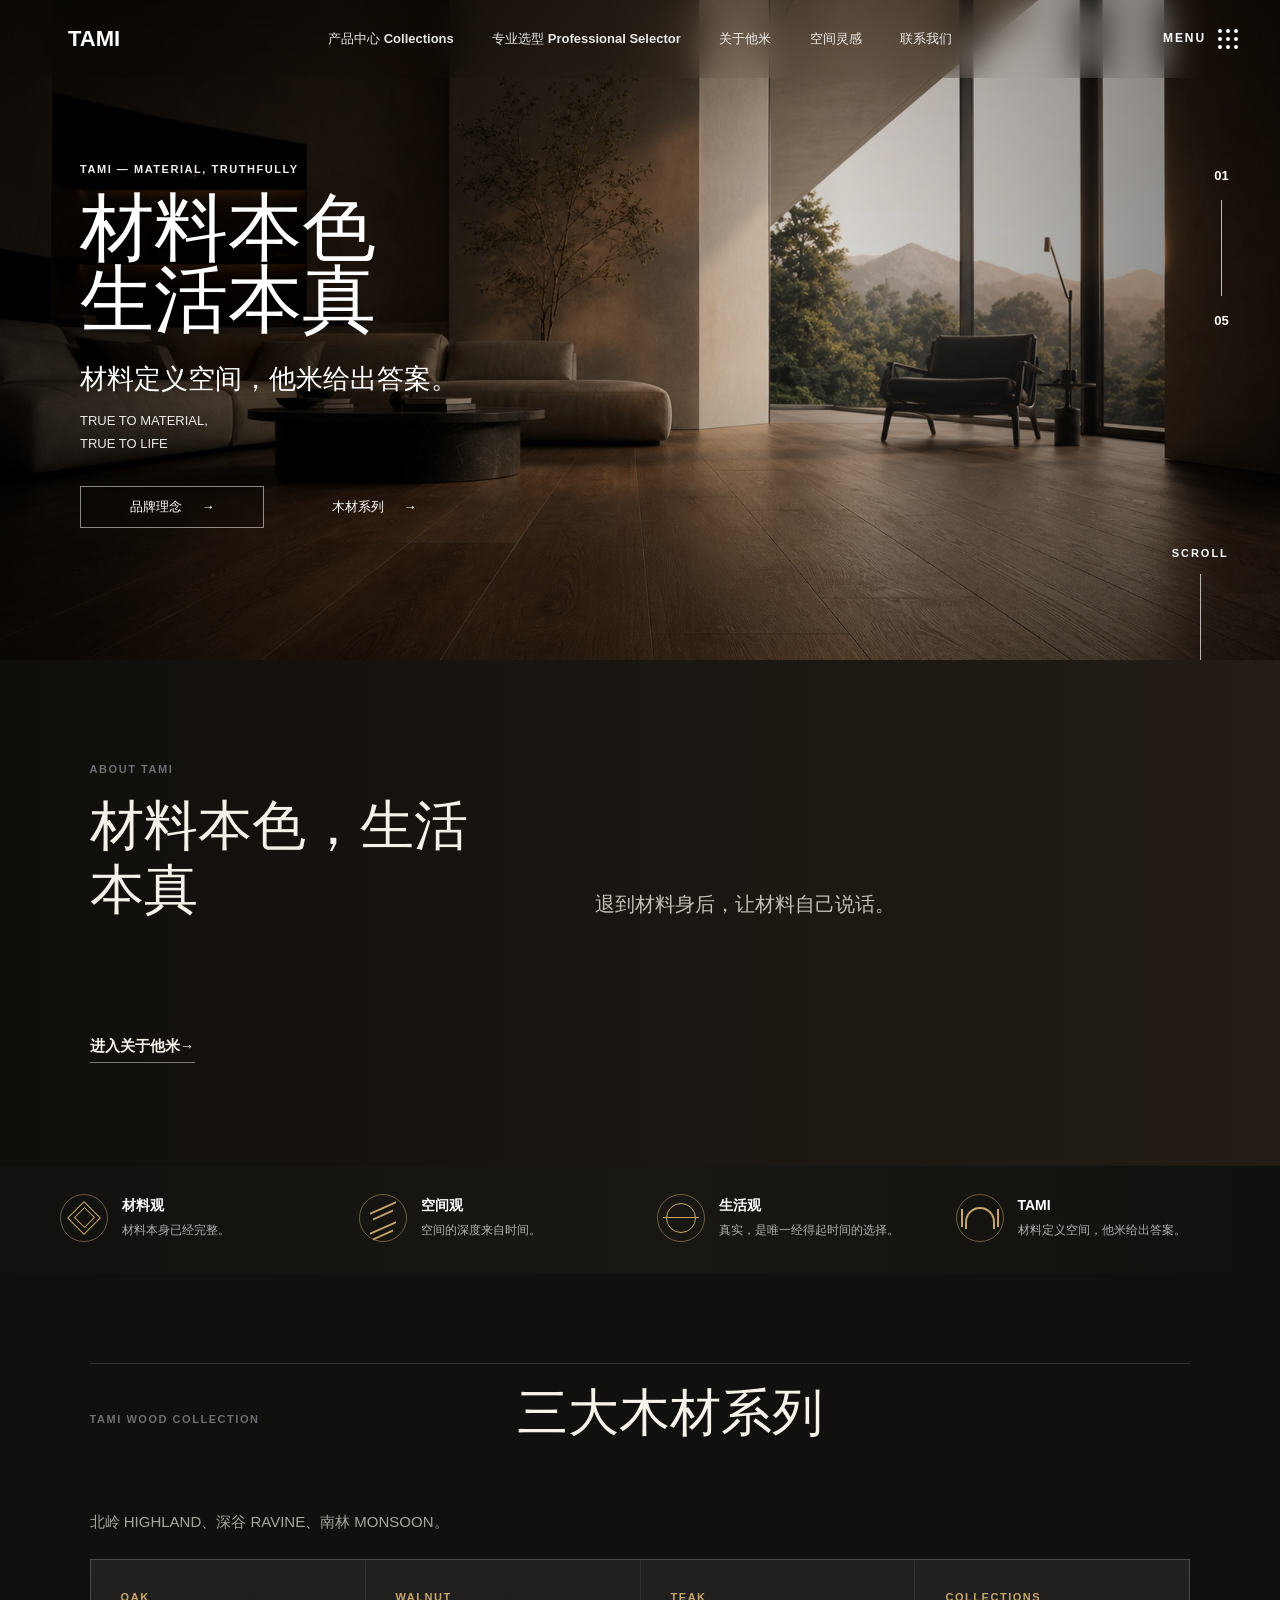
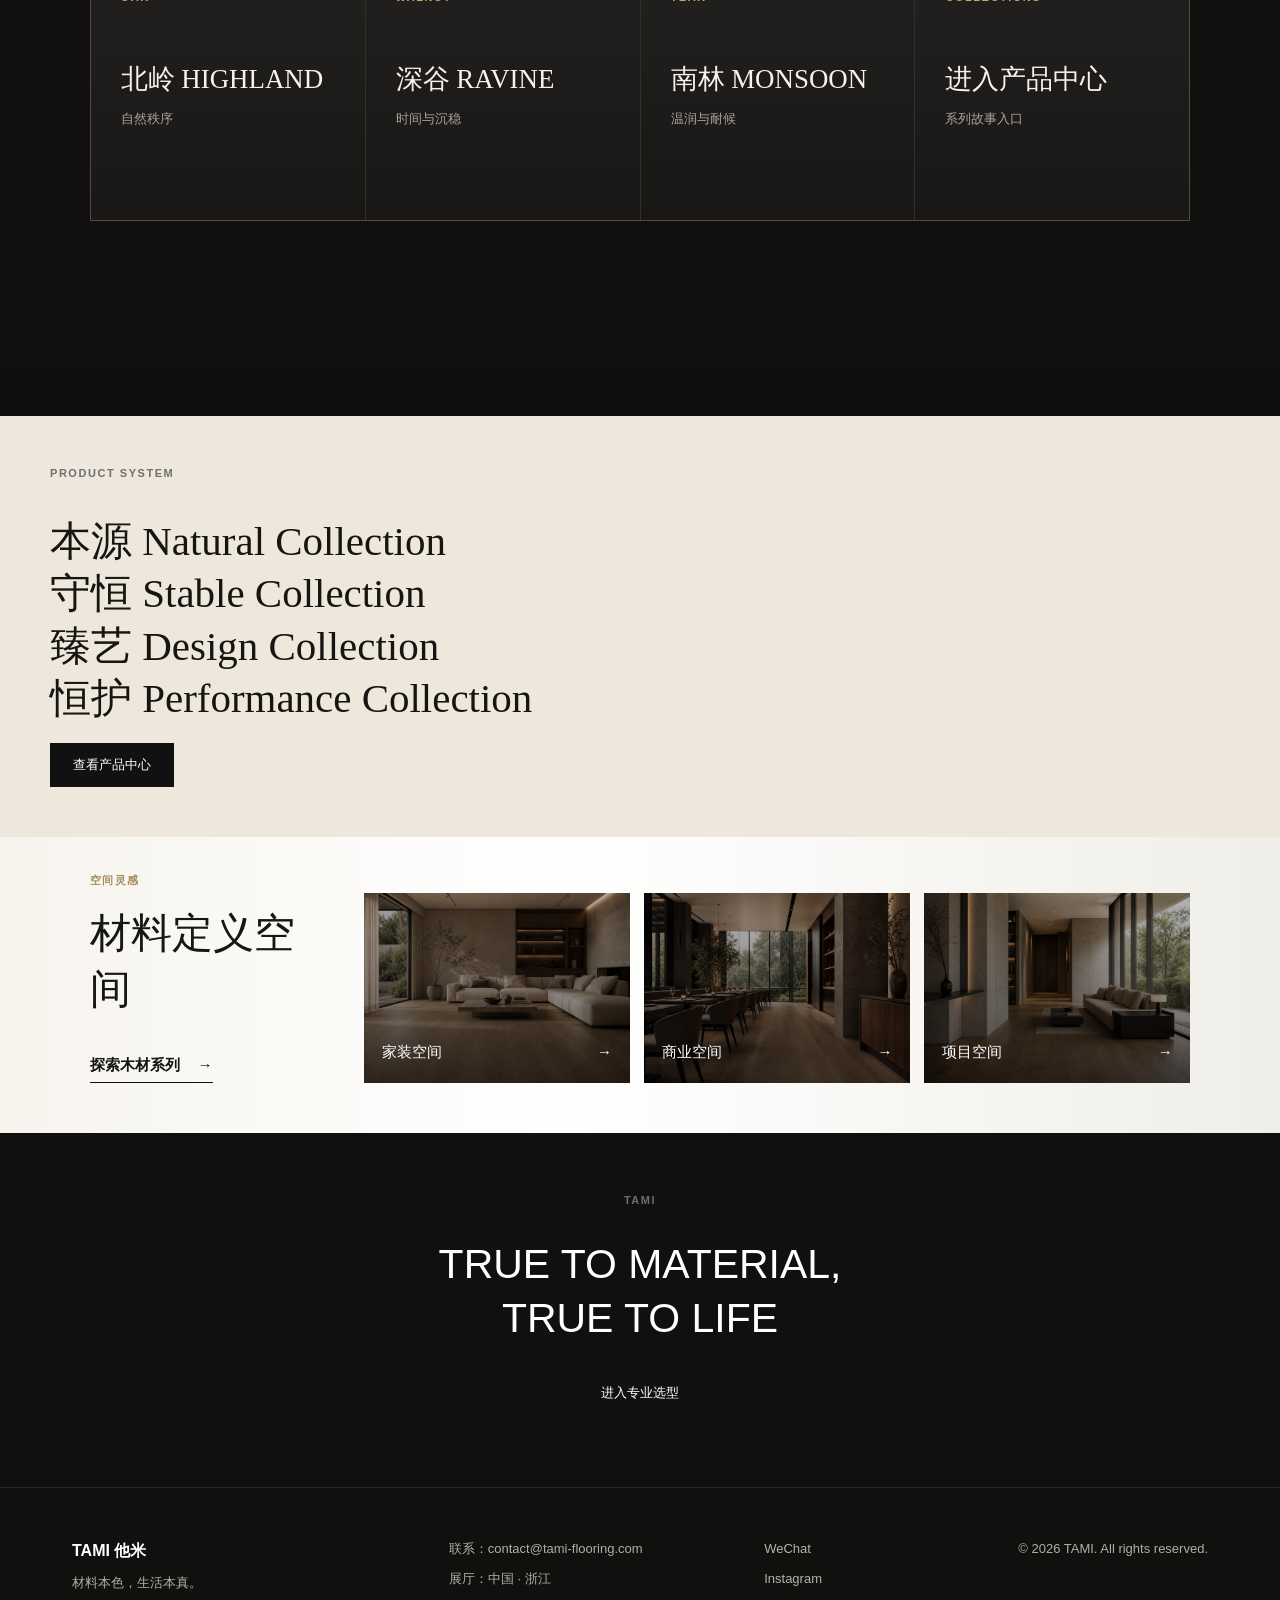
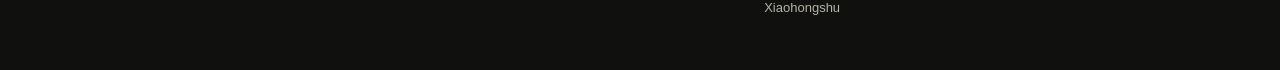
==== commit f131a614: "Remove hero title punctuation" ====
--- a/index.html
+++ b/index.html
@@ -33,7 +33,7 @@
 
         <div class="home-hero-content">
           <p class="hero-kicker">TAMI — MATERIAL, TRUTHFULLY</p>
-          <h1>材料本色，<br>生活本真</h1>
+          <h1>材料本色<br>生活本真</h1>
           <p class="hero-title-cn">材料定义空间，他米给出答案。</p>
           <p class="hero-copy">TRUE TO MATERIAL,<br>TRUE TO LIFE</p>
           <div class="hero-actions hero-actions-luxury" aria-label="站点入口">
--- a/assets/css/style.css
+++ b/assets/css/style.css
@@ -1931,3 +1931,737 @@
     padding: 24px;
   }
 }
+
+/* TAMI V1.1 typography and layout refinement */
+body {
+  font-size: 15px;
+  line-height: 1.65;
+  -webkit-font-smoothing: antialiased;
+  text-rendering: optimizeLegibility;
+}
+
+.site-header {
+  min-height: 68px;
+  padding: 0 clamp(22px, 5vw, 58px);
+}
+
+.brand-mark {
+  font-size: 16px;
+  font-weight: 700;
+}
+
+.site-nav {
+  gap: clamp(18px, 3vw, 38px);
+  font-size: 13px;
+  font-weight: 560;
+}
+
+.eyebrow,
+.hero-kicker,
+.product-meta,
+.collection-case-number,
+.collection-overview span,
+.about-chapters span {
+  font-size: 11px;
+  line-height: 1.4;
+  letter-spacing: 0.14em;
+}
+
+.home-page .home-header {
+  min-height: 78px;
+}
+
+.home-page .brand-mark {
+  font-size: 22px;
+}
+
+.home-page .home-nav {
+  gap: clamp(24px, 3vw, 44px);
+  font-size: 13px;
+  font-weight: 560;
+}
+
+.home-hero {
+  min-height: 660px;
+  height: 72vh;
+}
+
+.home-hero-content {
+  width: min(100% - 72px, 1120px);
+  padding-top: clamp(154px, 18vh, 190px);
+}
+
+.home-hero h1 {
+  max-width: 820px;
+  font-size: clamp(48px, 5.8vw, 82px);
+  line-height: 0.96;
+}
+
+.hero-title-cn {
+  max-width: 640px;
+  margin-top: 24px;
+  font-size: clamp(22px, 2.1vw, 30px);
+  line-height: 1.42;
+  font-weight: 400;
+}
+
+.hero-copy {
+  max-width: 360px;
+  margin-top: 12px;
+  font-size: 13px;
+  line-height: 1.75;
+  font-weight: 500;
+}
+
+.hero-actions-luxury {
+  gap: 18px;
+  margin-top: 30px;
+}
+
+.hero-actions-luxury .button {
+  min-width: 184px;
+  min-height: 42px;
+  padding: 0 22px;
+  font-size: 13px;
+  font-weight: 560;
+}
+
+.hero-index {
+  top: 25%;
+  font-size: 13px;
+}
+
+.hero-index i {
+  height: 96px;
+}
+
+.benefit-inner {
+  gap: clamp(22px, 3vw, 34px);
+  padding: 28px 0 32px;
+}
+
+.benefit-inner article {
+  grid-template-columns: 48px minmax(0, 1fr);
+  gap: 14px;
+}
+
+.benefit-icon {
+  width: 48px;
+  height: 48px;
+}
+
+.benefit-inner h2 {
+  font-size: 14px;
+  line-height: 1.45;
+}
+
+.benefit-inner p {
+  margin-top: 6px;
+  font-size: 12px;
+  line-height: 1.65;
+}
+
+.brand-belief {
+  grid-template-columns: minmax(260px, 0.72fr) minmax(0, 1fr);
+  gap: clamp(34px, 6vw, 86px);
+  padding: clamp(64px, 8vw, 112px) clamp(24px, 7vw, 96px);
+}
+
+.brand-belief h2 {
+  max-width: 520px;
+  font-size: clamp(36px, 4.2vw, 58px);
+  line-height: 1.2;
+}
+
+.brand-belief > p {
+  max-width: 560px;
+  font-size: clamp(16px, 1.7vw, 20px);
+  line-height: 1.9;
+}
+
+.home-collections {
+  padding: clamp(56px, 7vw, 94px) clamp(24px, 7vw, 96px);
+}
+
+.section-heading-dark {
+  grid-template-columns: minmax(220px, 0.54fr) minmax(0, 1fr);
+  gap: clamp(24px, 5vw, 64px);
+}
+
+.section-heading-dark h2 {
+  max-width: 560px;
+  font-size: clamp(32px, 4vw, 52px);
+  line-height: 1.2;
+}
+
+.section-heading-dark p:not(.eyebrow) {
+  max-width: 520px;
+  font-size: 15px;
+  line-height: 1.8;
+}
+
+.collection-overview {
+  margin-bottom: clamp(32px, 4vw, 52px);
+}
+
+.collection-overview article,
+.collection-overview a {
+  min-height: 218px;
+  padding: clamp(22px, 2.8vw, 30px);
+}
+
+.collection-overview-large article,
+.collection-overview-large a {
+  min-height: 260px;
+}
+
+.collection-overview span {
+  margin-bottom: clamp(34px, 5vw, 58px);
+}
+
+.collection-overview h2 {
+  font-size: clamp(22px, 2.1vw, 30px);
+  line-height: 1.22;
+}
+
+.collection-overview p {
+  margin-top: 12px;
+  font-size: 13px;
+  line-height: 1.7;
+}
+
+.brand-cta-panel {
+  gap: 18px;
+  margin-top: clamp(32px, 5vw, 54px);
+  padding: clamp(30px, 4.5vw, 50px);
+}
+
+.brand-cta-panel h2 {
+  max-width: 680px;
+  font-size: clamp(28px, 3.2vw, 44px);
+  line-height: 1.28;
+}
+
+.space-inspiration {
+  grid-template-columns: 230px minmax(0, 1fr);
+  gap: clamp(28px, 4vw, 44px);
+  align-items: end;
+  padding: 36px clamp(24px, 7vw, 96px) 50px;
+}
+
+.space-heading h2 {
+  margin-top: 18px;
+  font-size: clamp(30px, 3.2vw, 44px);
+  line-height: 1.36;
+}
+
+.space-heading .text-link {
+  margin-top: 36px;
+}
+
+.space-card {
+  min-height: 190px;
+}
+
+.space-card span {
+  inset: auto 18px 18px;
+  font-size: 15px;
+  font-weight: 560;
+}
+
+.home-contact {
+  gap: 14px;
+  padding: 60px 20px 72px;
+}
+
+.home-contact h2 {
+  max-width: 640px;
+  font-size: clamp(28px, 3.2vw, 44px);
+  line-height: 1.3;
+}
+
+.button {
+  min-height: 44px;
+  padding: 0 22px;
+  font-size: 13px;
+  font-weight: 560;
+}
+
+.catalog-page {
+  width: min(100%, 1120px);
+  padding: clamp(54px, 7vw, 96px) 24px 84px;
+}
+
+.brand-catalog-page {
+  padding-top: clamp(72px, 8vw, 108px);
+}
+
+.page-intro {
+  max-width: 720px;
+  margin-bottom: 36px;
+}
+
+.page-intro-compact {
+  max-width: 760px;
+}
+
+.page-intro h1 {
+  font-size: clamp(36px, 4.8vw, 58px);
+  line-height: 1.14;
+}
+
+.page-intro p:not(.eyebrow) {
+  max-width: 620px;
+  margin-top: 16px;
+  font-size: 16px;
+  line-height: 1.82;
+}
+
+.about-chapters {
+  gap: clamp(38px, 6vw, 70px);
+  margin: clamp(42px, 7vw, 82px) 0;
+}
+
+.about-chapters article {
+  grid-template-columns: 70px minmax(180px, 0.4fr) minmax(0, 1fr);
+  gap: clamp(22px, 4vw, 56px);
+  padding-top: clamp(24px, 3.4vw, 38px);
+}
+
+.about-chapters h2 {
+  font-size: clamp(26px, 3.2vw, 42px);
+  line-height: 1.22;
+}
+
+.about-chapters p {
+  max-width: 720px;
+  font-size: clamp(15px, 1.3vw, 17px);
+  line-height: 1.9;
+}
+
+.brand-story-panel {
+  margin-bottom: clamp(32px, 5vw, 54px);
+  padding: clamp(30px, 5vw, 56px);
+}
+
+.brand-story-panel p {
+  font-size: clamp(30px, 4vw, 54px);
+  line-height: 1.24;
+}
+
+.collection-stage {
+  gap: 24px;
+}
+
+.collection-case-grid {
+  gap: 1px;
+}
+
+.collection-case-card {
+  grid-template-rows: minmax(280px, 44vh) auto;
+  min-height: 560px;
+}
+
+.collection-case-body {
+  gap: 12px;
+  padding: clamp(22px, 2.6vw, 30px);
+}
+
+.collection-case-body strong {
+  font-size: clamp(26px, 2.4vw, 34px);
+  line-height: 1.16;
+}
+
+.collection-case-link {
+  margin-top: 4px;
+  font-size: 13px;
+}
+
+.toolbar {
+  grid-template-columns: minmax(0, 1fr) minmax(170px, 230px);
+  gap: 12px;
+  margin: 28px 0 16px;
+  padding-top: 24px;
+}
+
+.search-box,
+.select-box {
+  gap: 7px;
+  font-size: 12px;
+  font-weight: 560;
+}
+
+.search-box input,
+.select-box select {
+  height: 48px;
+  font-size: 14px;
+}
+
+.catalog-status {
+  margin-bottom: 16px;
+  font-size: 13px;
+}
+
+.product-grid {
+  grid-template-columns: repeat(3, minmax(0, 1fr));
+}
+
+.product-image-wrap {
+  aspect-ratio: 1.18 / 1;
+}
+
+.product-card-body {
+  gap: 8px;
+  padding: 18px;
+}
+
+.product-card strong {
+  font-size: clamp(21px, 2vw, 26px);
+  line-height: 1.25;
+}
+
+.product-id-rule {
+  font-size: 12px;
+  line-height: 1.45;
+}
+
+.product-desc {
+  font-size: 13px;
+  line-height: 1.65;
+}
+
+.empty-state {
+  padding: 30px;
+  font-size: 14px;
+}
+
+.detail-hero {
+  grid-template-columns: minmax(300px, 0.72fr) minmax(0, 1.28fr);
+  min-height: min(720px, calc(100vh - 68px));
+}
+
+.detail-hero-copy {
+  padding: clamp(42px, 6vw, 78px);
+}
+
+.detail-hero-copy h1 {
+  max-width: 620px;
+  font-size: clamp(44px, 5.4vw, 74px);
+  line-height: 1.04;
+}
+
+.detail-hero-copy p:not(.eyebrow) {
+  max-width: 500px;
+  margin-top: 20px;
+  font-size: 16px;
+  line-height: 1.82;
+}
+
+.detail-back-link {
+  margin-top: 34px;
+}
+
+.detail-hero-image {
+  min-height: 500px;
+}
+
+.detail-story,
+.detail-specs,
+.detail-pairing,
+.detail-download {
+  grid-template-columns: minmax(190px, 0.38fr) minmax(0, 1fr);
+  gap: clamp(28px, 5vw, 72px);
+  padding: clamp(48px, 6vw, 78px) clamp(24px, 7vw, 84px);
+}
+
+.detail-story h2,
+.detail-specs h2,
+.detail-pairing h2,
+.detail-download h2 {
+  font-size: clamp(28px, 3.2vw, 42px);
+  line-height: 1.24;
+}
+
+.detail-story article {
+  grid-template-columns: 132px minmax(0, 1fr);
+  gap: 24px;
+  padding-bottom: 26px;
+}
+
+.detail-story article + article {
+  margin-top: 26px;
+}
+
+.detail-story h3 {
+  font-size: 13px;
+  line-height: 1.5;
+}
+
+.detail-story p,
+.detail-pairing p,
+.detail-download p {
+  max-width: 720px;
+  font-size: 15px;
+  line-height: 1.9;
+}
+
+.detail-specs dl div {
+  grid-template-columns: 150px minmax(0, 1fr);
+  gap: 20px;
+  padding: 15px 0;
+}
+
+.detail-specs dt,
+.detail-specs dd {
+  font-size: 14px;
+}
+
+.modal-panel {
+  width: min(100%, 860px);
+  grid-template-columns: minmax(0, 1fr) minmax(280px, 380px);
+}
+
+.modal-image-wrap {
+  min-height: 390px;
+}
+
+.modal-content {
+  padding: clamp(26px, 4vw, 40px);
+}
+
+.modal-content h2 {
+  font-size: clamp(26px, 3vw, 36px);
+  line-height: 1.22;
+}
+
+.modal-content p:not(.eyebrow) {
+  margin: 16px 0 24px;
+  font-size: 14px;
+  line-height: 1.75;
+}
+
+.detail-list {
+  gap: 12px;
+}
+
+.detail-list dt,
+.detail-list dd {
+  font-size: 13px;
+}
+
+.site-footer {
+  grid-template-columns: minmax(220px, 1.15fr) minmax(210px, 0.95fr) minmax(170px, 0.75fr) auto;
+  gap: 24px;
+  padding: clamp(30px, 4.5vw, 50px) clamp(24px, 6vw, 72px);
+}
+
+.site-footer strong {
+  margin-bottom: 8px;
+  font-size: 16px;
+}
+
+.site-footer p,
+.site-footer address,
+.site-footer nav {
+  font-size: 13px;
+  line-height: 1.75;
+}
+
+@media (max-width: 1100px) {
+  .benefit-inner,
+  .collection-overview,
+  .product-grid {
+    grid-template-columns: repeat(2, minmax(0, 1fr));
+  }
+
+  .collection-case-grid {
+    grid-template-columns: 1fr;
+  }
+
+  .collection-case-card {
+    grid-template-columns: minmax(280px, 0.9fr) minmax(0, 1fr);
+    grid-template-rows: auto;
+    min-height: 360px;
+  }
+}
+
+@media (max-width: 900px) {
+  .home-hero {
+    min-height: 600px;
+  }
+
+  .home-hero-content {
+    width: min(100% - 44px, 1120px);
+    padding-top: 124px;
+    padding-bottom: 76px;
+  }
+
+  .home-hero h1 {
+    font-size: clamp(42px, 8vw, 62px);
+  }
+
+  .brand-belief,
+  .section-heading-dark,
+  .space-inspiration,
+  .detail-hero,
+  .detail-story,
+  .detail-specs,
+  .detail-pairing,
+  .detail-download {
+    grid-template-columns: 1fr;
+  }
+
+  .brand-belief > p {
+    align-self: start;
+  }
+
+  .space-card-grid {
+    grid-template-columns: 1fr;
+  }
+
+  .detail-story article,
+  .detail-specs dl,
+  .detail-pairing > p,
+  .detail-download .button {
+    grid-column: 1;
+  }
+
+  .detail-hero {
+    min-height: auto;
+  }
+
+  .detail-hero-copy {
+    padding-top: 92px;
+  }
+
+  .site-footer {
+    grid-template-columns: repeat(2, minmax(0, 1fr));
+  }
+}
+
+@media (max-width: 640px) {
+  body {
+    font-size: 14px;
+  }
+
+  .site-header {
+    min-height: 62px;
+    padding: 0 18px;
+  }
+
+  .home-page .brand-mark {
+    font-size: 20px;
+  }
+
+  .home-hero {
+    min-height: 560px;
+  }
+
+  .home-hero-content {
+    width: min(100% - 34px, 1120px);
+    padding-top: 104px;
+    padding-bottom: 58px;
+  }
+
+  .hero-kicker {
+    font-size: 10px;
+    line-height: 1.5;
+  }
+
+  .home-hero h1 {
+    font-size: clamp(34px, 10vw, 46px);
+    line-height: 1.02;
+  }
+
+  .hero-title-cn {
+    margin-top: 18px;
+    font-size: 20px;
+    line-height: 1.42;
+  }
+
+  .hero-copy {
+    max-width: 280px;
+    font-size: 12px;
+  }
+
+  .hero-actions-luxury {
+    gap: 10px;
+    margin-top: 22px;
+  }
+
+  .hero-actions-luxury .button {
+    min-height: 42px;
+  }
+
+  .brand-belief,
+  .home-collections,
+  .space-inspiration {
+    padding-left: 20px;
+    padding-right: 20px;
+  }
+
+  .brand-belief h2,
+  .section-heading-dark h2,
+  .brand-cta-panel h2,
+  .home-contact h2,
+  .page-intro h1 {
+    font-size: clamp(28px, 8vw, 38px);
+    line-height: 1.24;
+  }
+
+  .benefit-inner,
+  .collection-overview,
+  .product-grid,
+  .toolbar {
+    grid-template-columns: 1fr;
+  }
+
+  .benefit-inner article {
+    align-items: start;
+  }
+
+  .collection-overview article,
+  .collection-overview a {
+    min-height: 190px;
+  }
+
+  .collection-case-card {
+    grid-template-columns: 1fr;
+    min-height: auto;
+  }
+
+  .collection-case-image {
+    min-height: 240px;
+  }
+
+  .product-card-body {
+    padding: 16px;
+  }
+
+  .product-card strong {
+    font-size: 22px;
+  }
+
+  .about-chapters article {
+    gap: 14px;
+  }
+
+  .about-chapters h2 {
+    font-size: 28px;
+  }
+
+  .detail-hero-copy h1 {
+    font-size: clamp(34px, 10vw, 46px);
+  }
+
+  .detail-story article,
+  .detail-specs dl div {
+    grid-template-columns: 1fr;
+    gap: 8px;
+  }
+
+  .modal-panel,
+  .site-footer {
+    grid-template-columns: 1fr;
+  }
+}
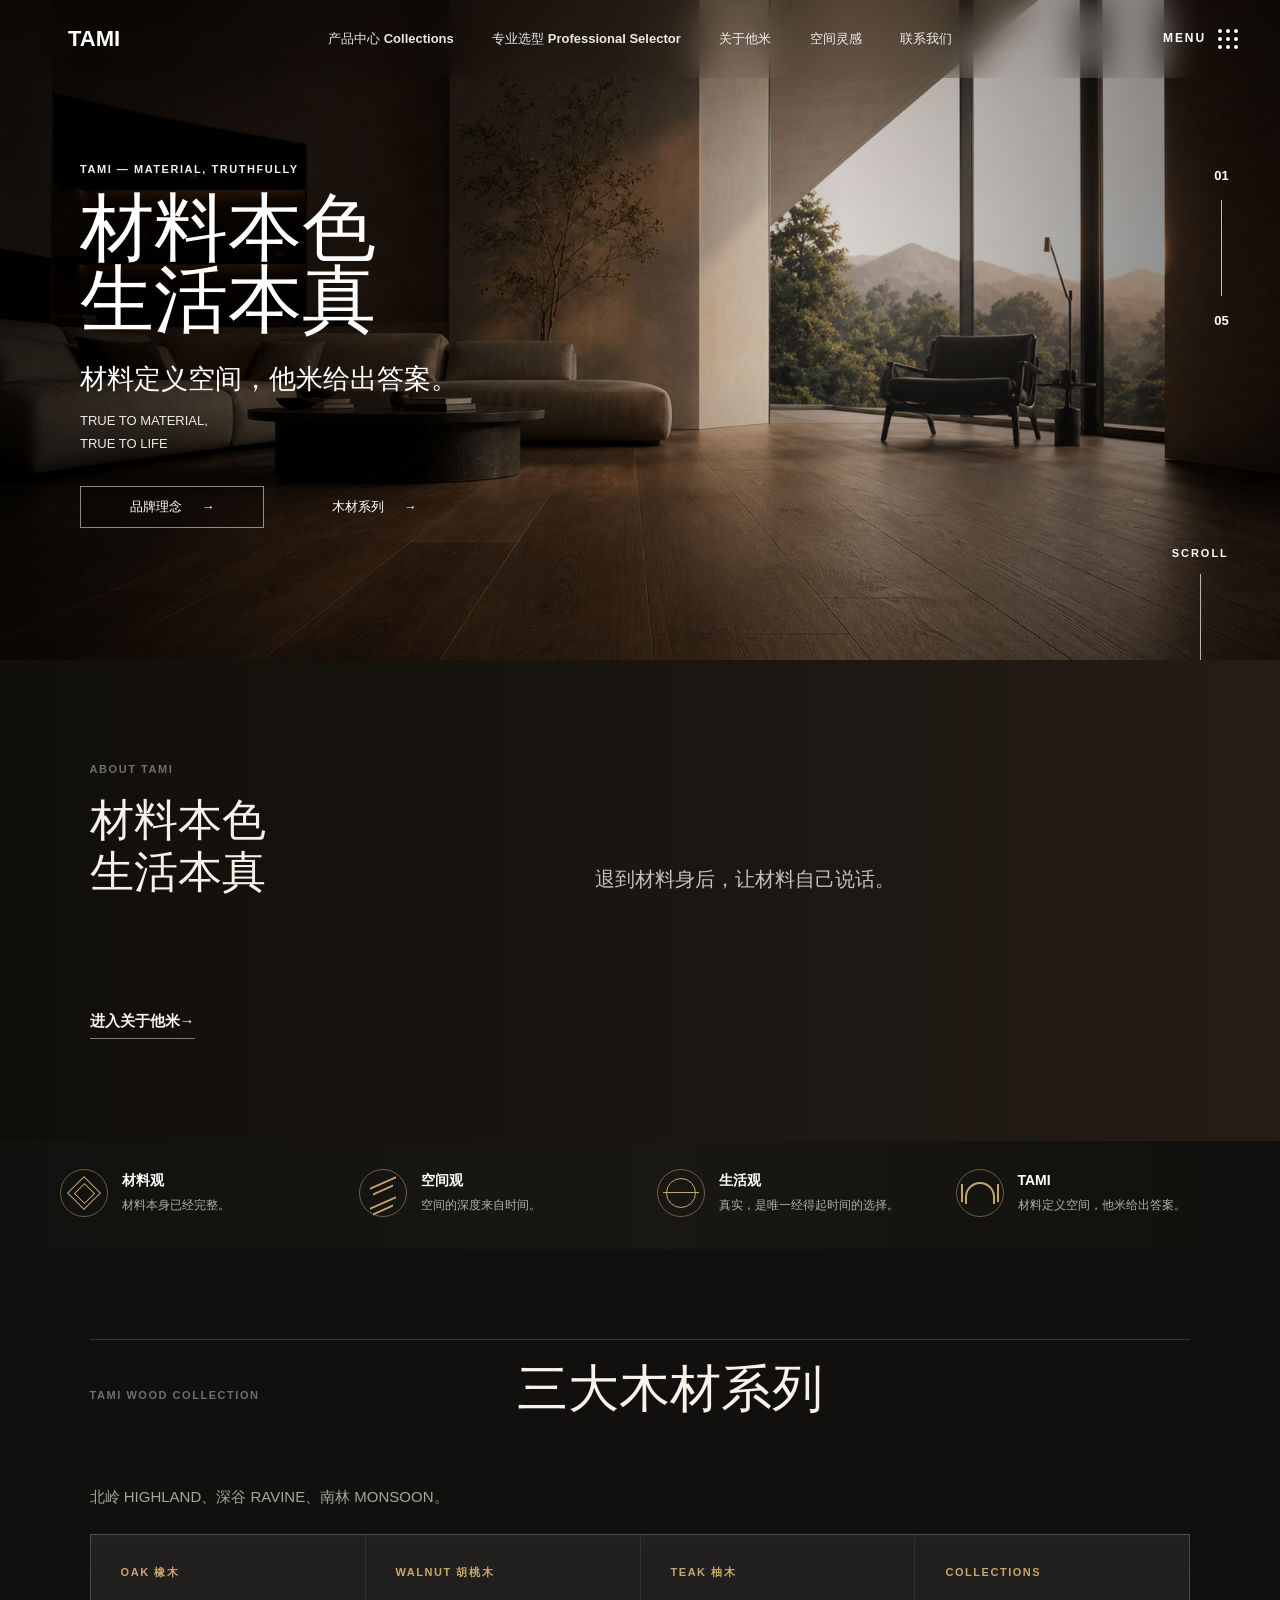
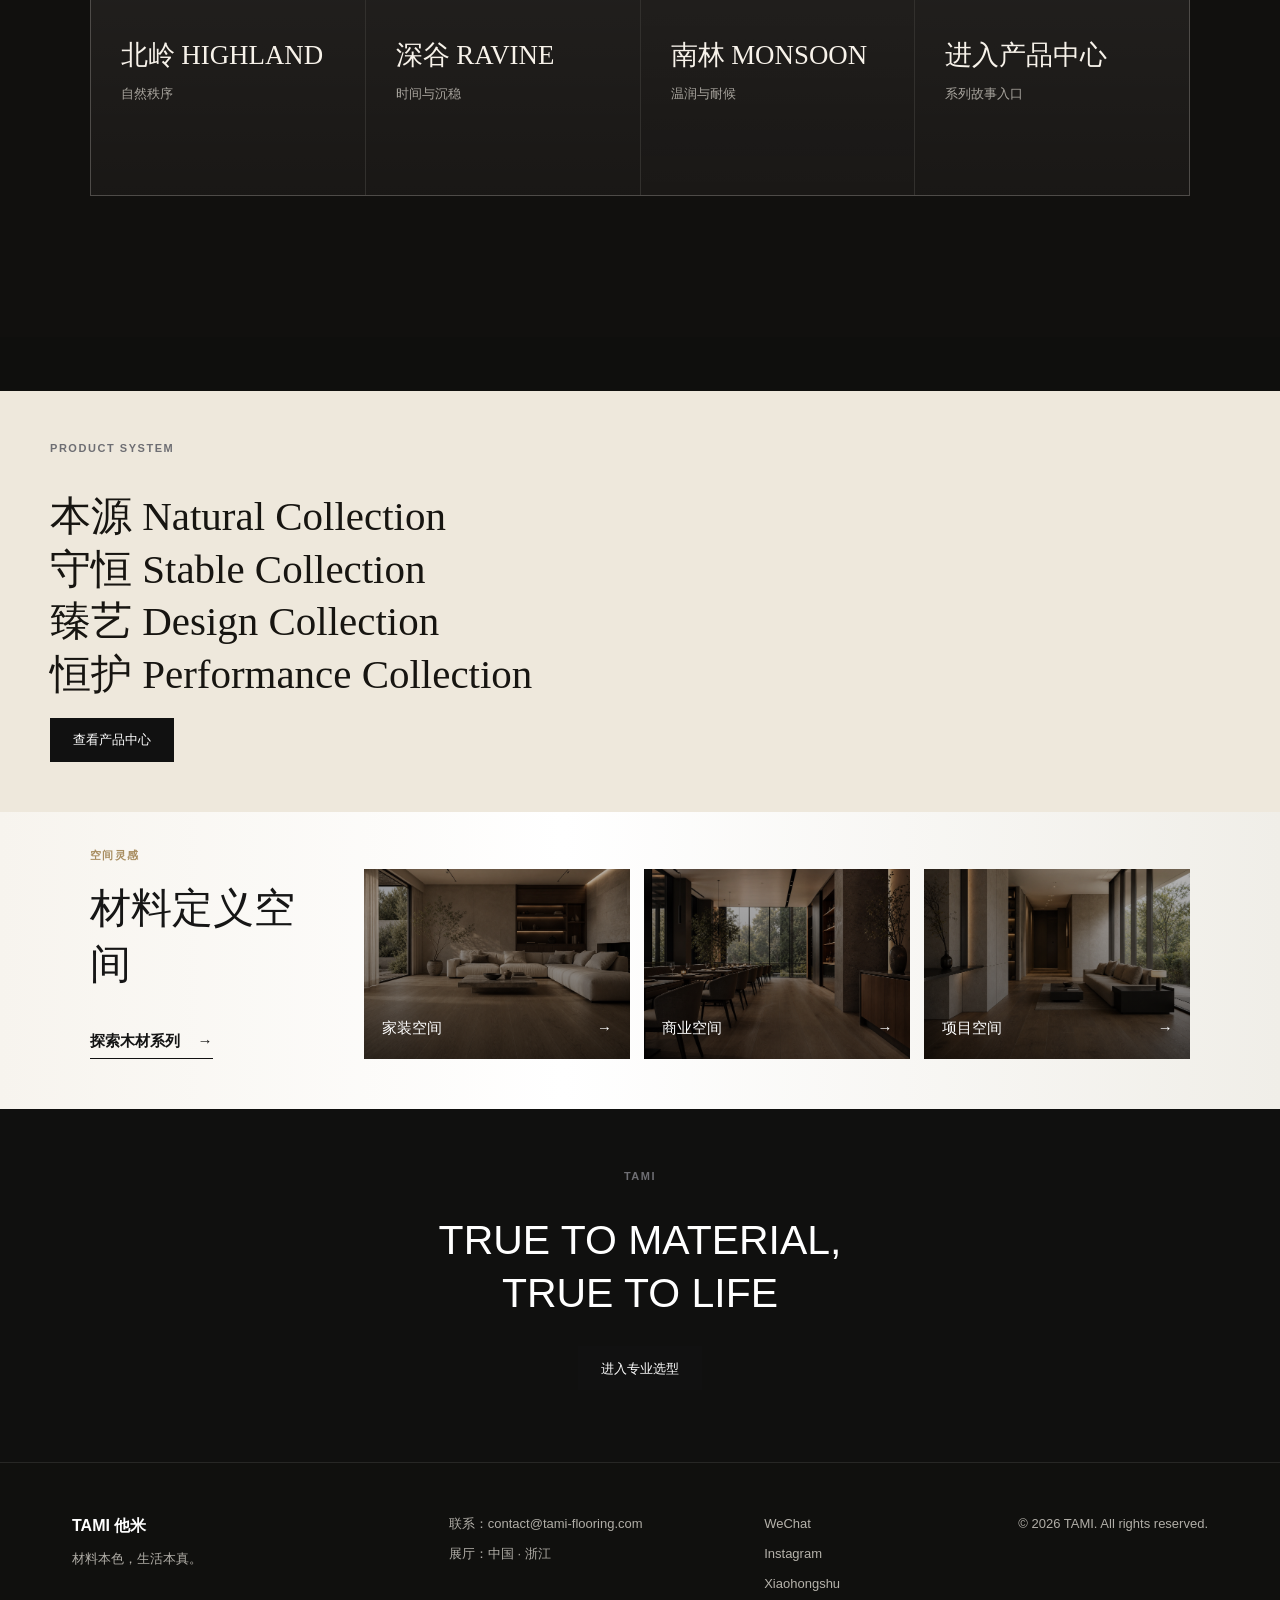
==== commit c8b07b55: "Refine homepage typography and wood labels" ====
--- a/index.html
+++ b/index.html
@@ -57,7 +57,7 @@
       <section id="about" class="brand-belief" aria-label="品牌理念入口">
         <div>
           <p class="eyebrow">About TAMI</p>
-          <h2>材料本色，生活本真</h2>
+          <h2>材料本色<br>生活本真</h2>
         </div>
         <p>退到材料身后，让材料自己说话。</p>
         <a class="text-link detail-back-link" href="tami.html">进入关于他米 <span aria-hidden="true">→</span></a>
@@ -103,9 +103,9 @@
           <p>北岭 HIGHLAND、深谷 RAVINE、南林 MONSOON。</p>
         </div>
         <div class="collection-overview collection-overview-large">
-          <a href="product-detail.html?id=TAMI-OAK-001"><span>Oak</span><h2>北岭 HIGHLAND</h2><p>自然秩序</p></a>
-          <a href="product-detail.html?id=TAMI-WALNUT-001"><span>Walnut</span><h2>深谷 RAVINE</h2><p>时间与沉稳</p></a>
-          <a href="product-detail.html?id=TAMI-TEAK-001"><span>Teak</span><h2>南林 MONSOON</h2><p>温润与耐候</p></a>
+          <a href="product-detail.html?id=TAMI-OAK-001"><span>OAK 橡木</span><h2>北岭 HIGHLAND</h2><p>自然秩序</p></a>
+          <a href="product-detail.html?id=TAMI-WALNUT-001"><span>WALNUT 胡桃木</span><h2>深谷 RAVINE</h2><p>时间与沉稳</p></a>
+          <a href="product-detail.html?id=TAMI-TEAK-001"><span>TEAK 柚木</span><h2>南林 MONSOON</h2><p>温润与耐候</p></a>
           <a href="products.html"><span>Collections</span><h2>进入产品中心</h2><p>系列故事入口</p></a>
         </div>
       </section>
--- a/assets/css/style.css
+++ b/assets/css/style.css
@@ -2069,7 +2069,7 @@
 
 .brand-belief h2 {
   max-width: 520px;
-  font-size: clamp(36px, 4.2vw, 58px);
+  font-size: clamp(29px, 3.4vw, 46px);
   line-height: 1.2;
 }
 
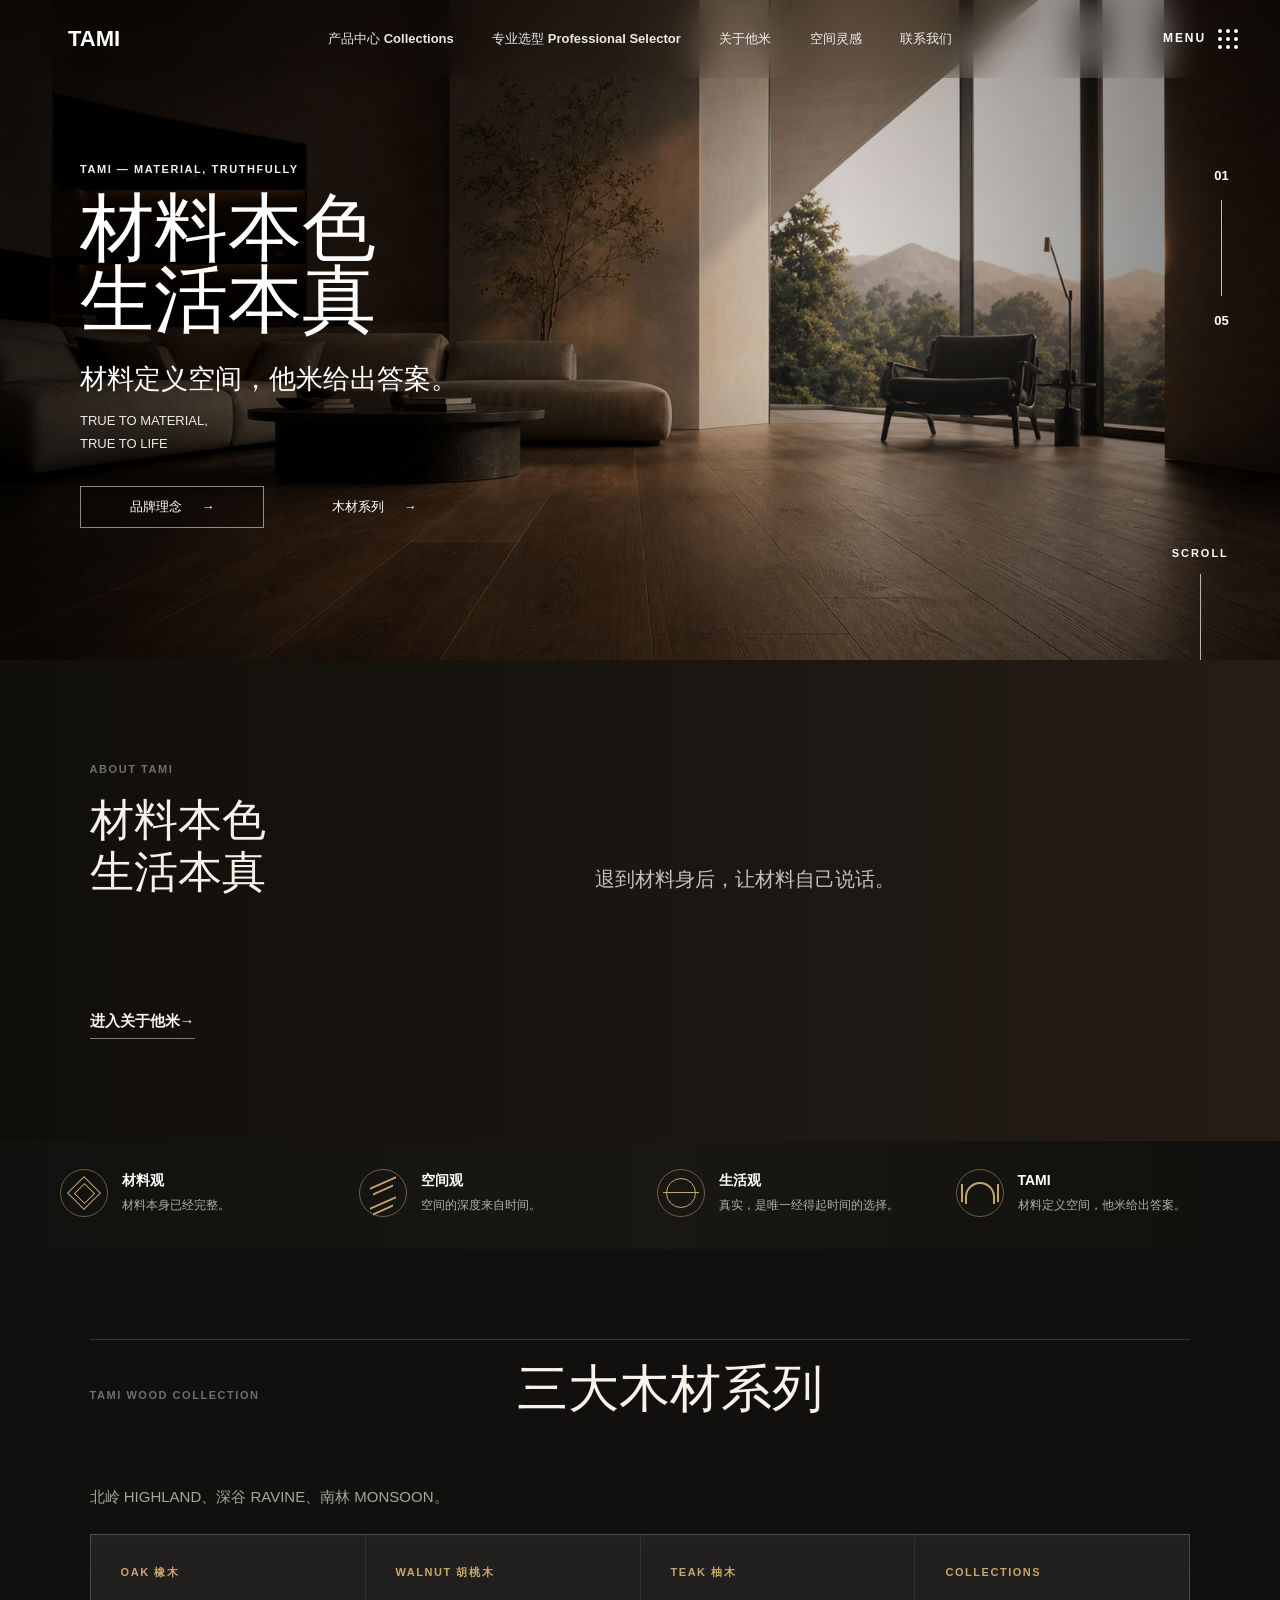
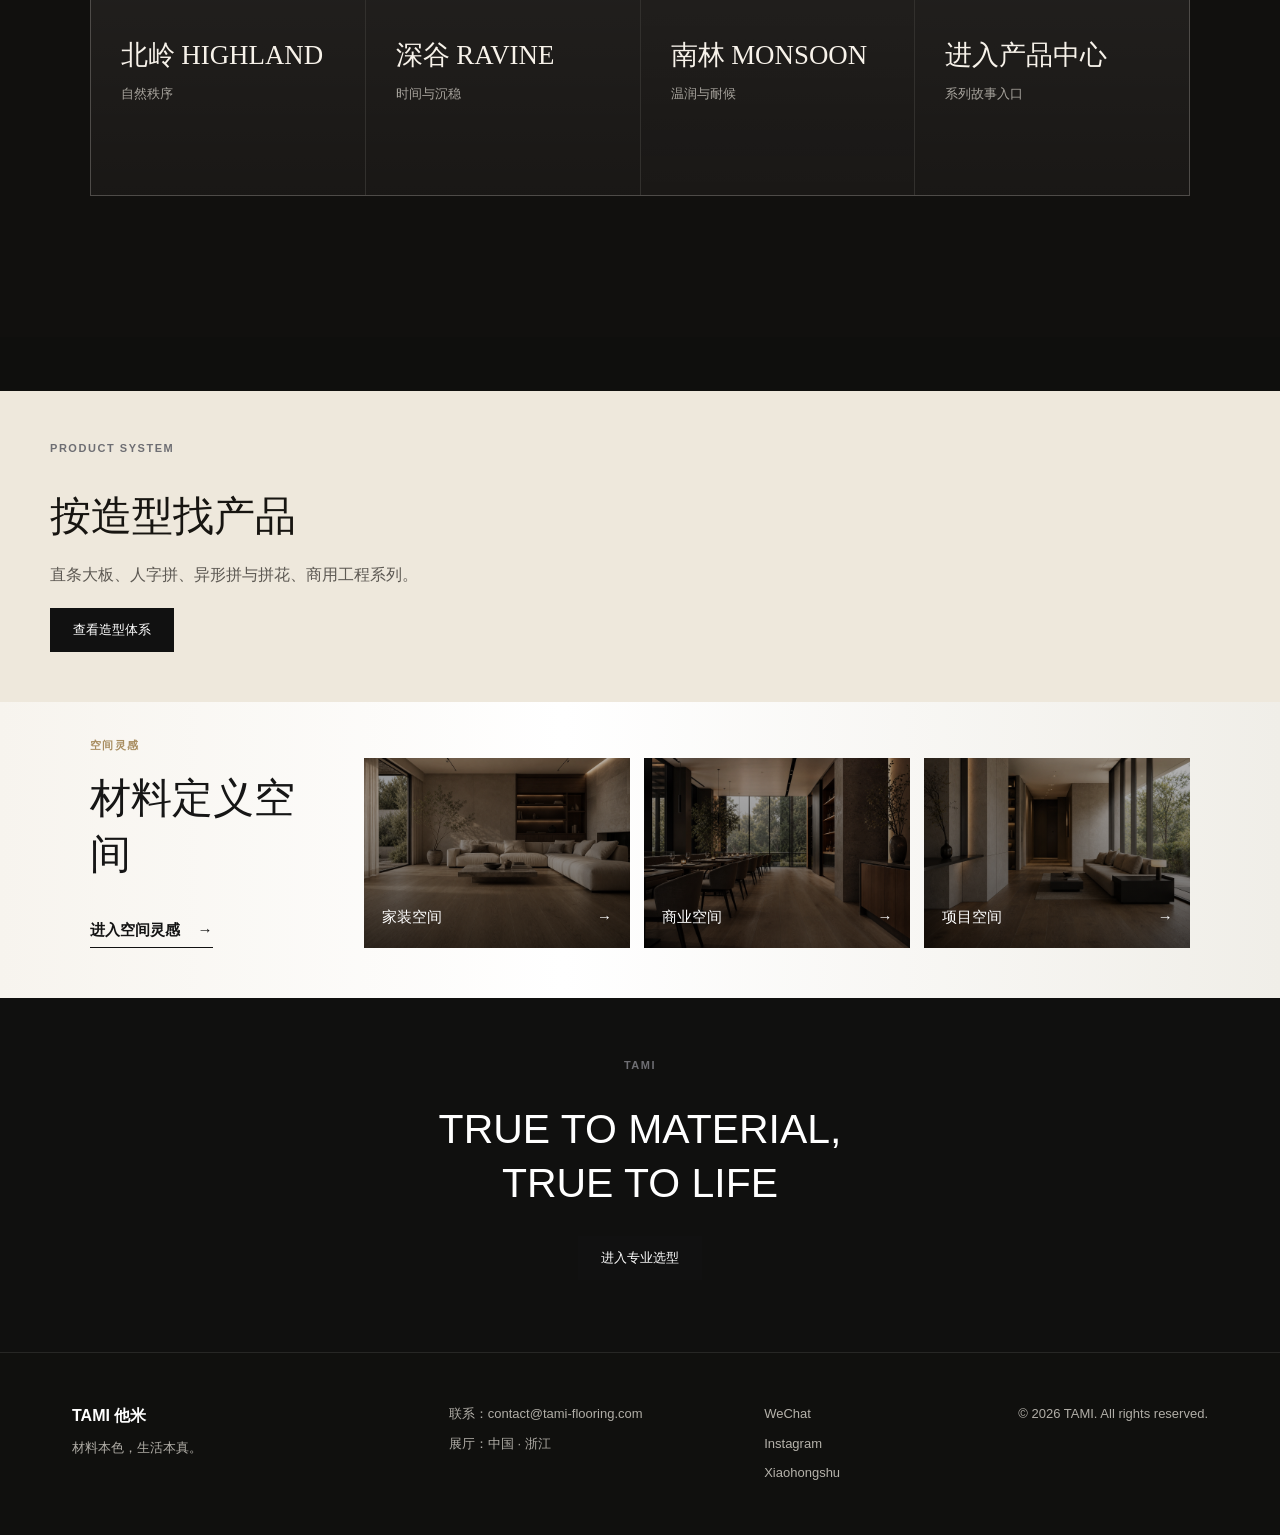
==== commit 99f0aedd: "Add product discovery paths" ====
--- a/index.html
+++ b/index.html
@@ -17,7 +17,7 @@
         <a href="products.html">产品中心 Collections</a>
         <a href="search.html">专业选型 Professional Selector</a>
         <a href="tami.html">关于他米</a>
-        <a href="#inspiration">空间灵感</a>
+        <a href="inspiration.html">空间灵感</a>
         <a href="#contact">联系我们</a>
       </nav>
       <a class="menu-link" href="products.html" aria-label="打开产品中心">
@@ -112,26 +112,27 @@
 
       <section class="brand-cta-panel" aria-label="产品体系入口">
         <p class="eyebrow">Product System</p>
-        <h2>本源 Natural Collection<br>守恒 Stable Collection<br>臻艺 Design Collection<br>恒护 Performance Collection</h2>
-        <a class="button button-primary" href="products.html">查看产品中心</a>
+        <h2>按造型找产品</h2>
+        <p>直条大板、人字拼、异形拼与拼花、商用工程系列。</p>
+        <a class="button button-primary" href="products.html#shape-system">查看造型体系</a>
       </section>
 
       <section id="inspiration" class="space-inspiration" aria-label="空间灵感">
         <div class="space-heading">
           <p class="eyebrow">空间灵感</p>
           <h2>材料定义空间</h2>
-          <a class="text-link" href="products.html">探索木材系列 <span aria-hidden="true">→</span></a>
+          <a class="text-link" href="inspiration.html">进入空间灵感 <span aria-hidden="true">→</span></a>
         </div>
         <div class="space-card-grid">
-          <a class="space-card" href="search.html">
+          <a class="space-card" href="inspiration.html#home-space">
             <img src="assets/images/space-home.jpg" alt="家装空间" onerror="this.onerror=function(){this.onerror=function(){this.hidden=true};this.src='H01001.jpg'};this.src='assets/images/H1001.jpg'">
             <span>家装空间 <i aria-hidden="true">→</i></span>
           </a>
-          <a class="space-card" href="search.html">
+          <a class="space-card" href="inspiration.html#commercial-space">
             <img src="assets/images/space-commercial.jpg" alt="商业空间" onerror="this.onerror=function(){this.onerror=function(){this.hidden=true};this.src='H01001.jpg'};this.src='assets/images/H1001.jpg'">
             <span>商业空间 <i aria-hidden="true">→</i></span>
           </a>
-          <a class="space-card" href="search.html">
+          <a class="space-card" href="inspiration.html#project-space">
             <img src="assets/images/space-project.jpg" alt="项目空间" onerror="this.onerror=function(){this.onerror=function(){this.hidden=true};this.src='H01001.jpg'};this.src='assets/images/H1001.jpg'">
             <span>项目空间 <i aria-hidden="true">→</i></span>
           </a>
--- a/assets/css/style.css
+++ b/assets/css/style.css
@@ -727,6 +727,12 @@
   gap: 14px;
 }
 
+.space-case-grid {
+  gap: 1px;
+  border: 1px solid rgba(245, 241, 232, 0.14);
+  background: rgba(245, 241, 232, 0.14);
+}
+
 .space-card {
   position: relative;
   display: block;
@@ -742,6 +748,10 @@
   background-position: center;
 }
 
+.space-case-grid .space-card {
+  min-height: clamp(320px, 42vw, 560px);
+}
+
 .space-card img {
   position: absolute;
   inset: 0;
@@ -934,6 +944,10 @@
   background: rgba(245, 241, 232, 0.14);
 }
 
+.collection-overview-three {
+  grid-template-columns: repeat(3, minmax(0, 1fr));
+}
+
 .collection-overview article,
 .collection-overview a {
   min-height: 250px;
@@ -1055,6 +1069,14 @@
   font-size: clamp(30px, 4vw, 54px);
   font-weight: 400;
   line-height: 1.22;
+}
+
+.brand-cta-panel p:not(.eyebrow) {
+  max-width: 560px;
+  margin: 0;
+  color: rgba(23, 21, 17, 0.68);
+  font-size: 16px;
+  line-height: 1.8;
 }
 
 .collection-stage {
@@ -1358,7 +1380,7 @@
 
 .toolbar {
   display: grid;
-  grid-template-columns: minmax(0, 1fr) minmax(180px, 260px);
+  grid-template-columns: minmax(0, 1fr) minmax(180px, 240px) minmax(180px, 240px);
   gap: 14px;
   margin: 32px 0 18px;
   padding-top: 28px;
@@ -2278,7 +2300,7 @@
 }
 
 .toolbar {
-  grid-template-columns: minmax(0, 1fr) minmax(170px, 230px);
+  grid-template-columns: minmax(0, 1fr) minmax(160px, 220px) minmax(160px, 220px);
   gap: 12px;
   margin: 28px 0 16px;
   padding-top: 24px;
